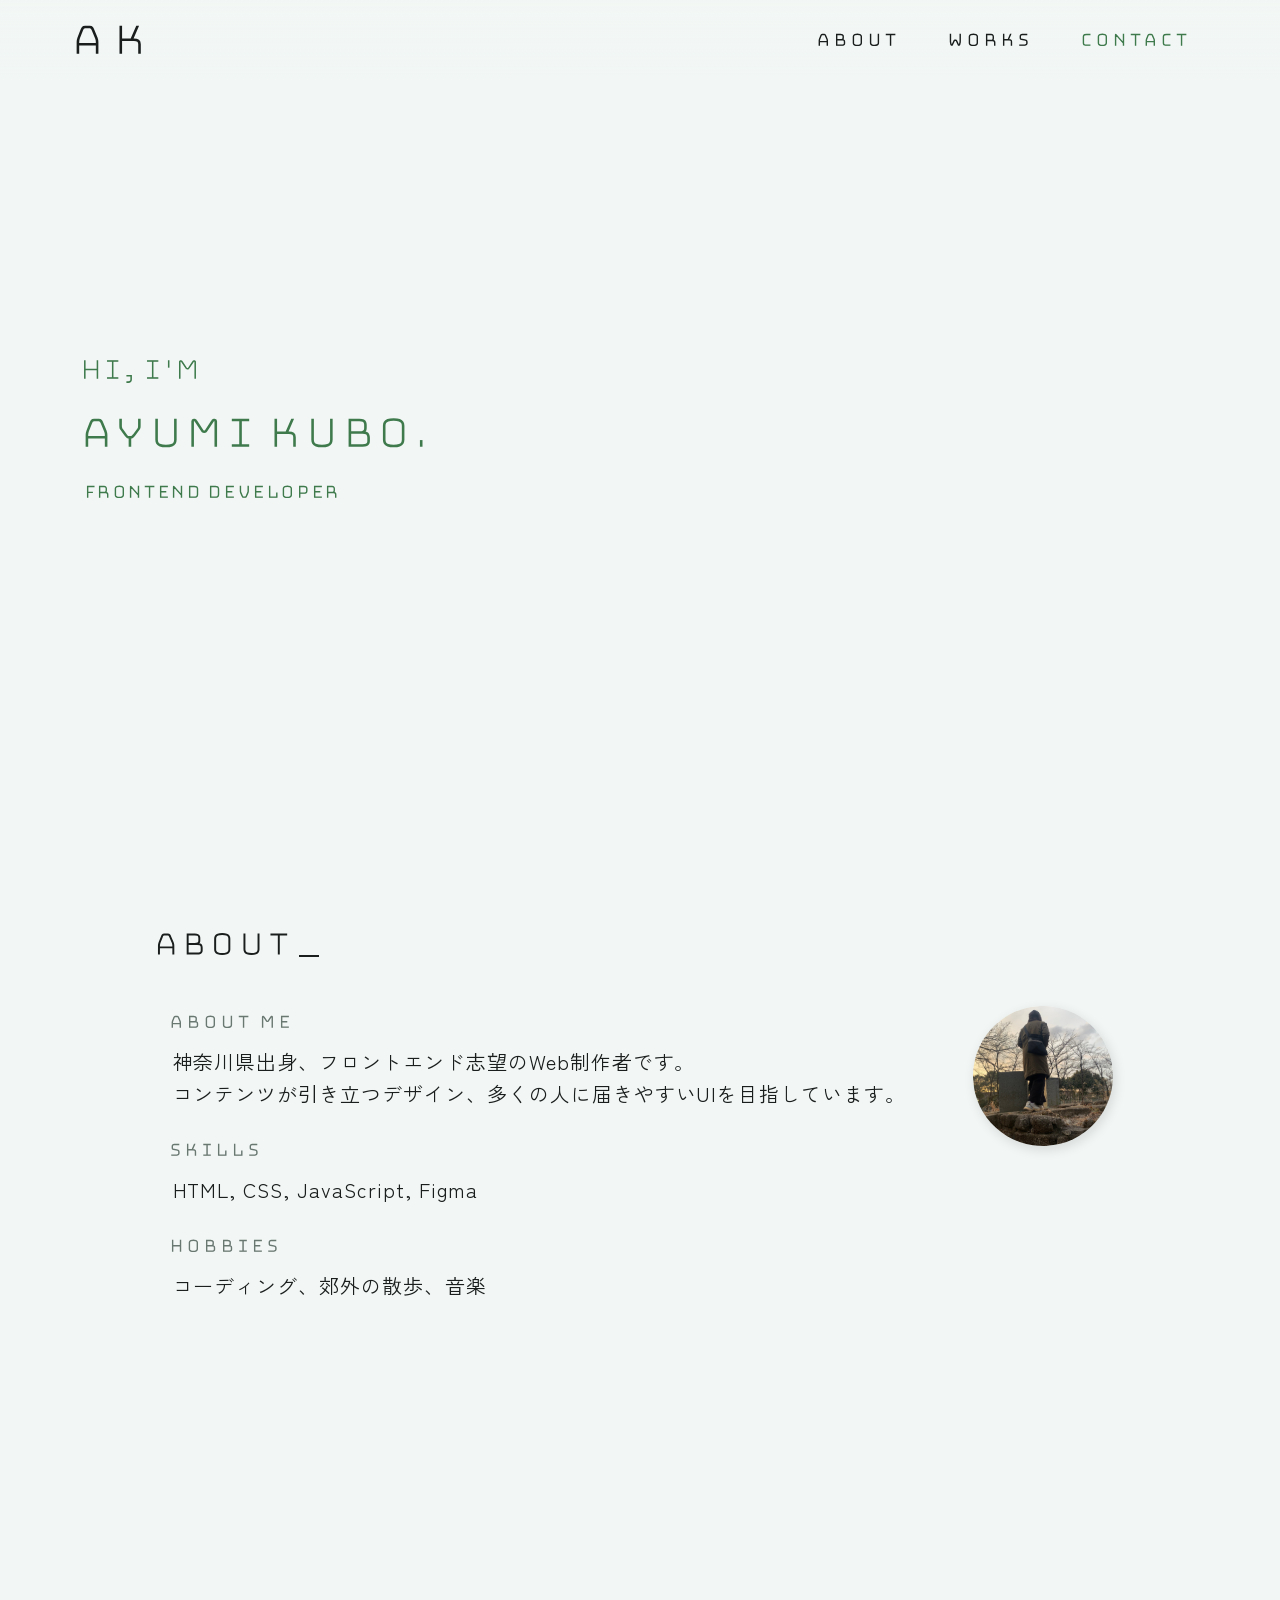
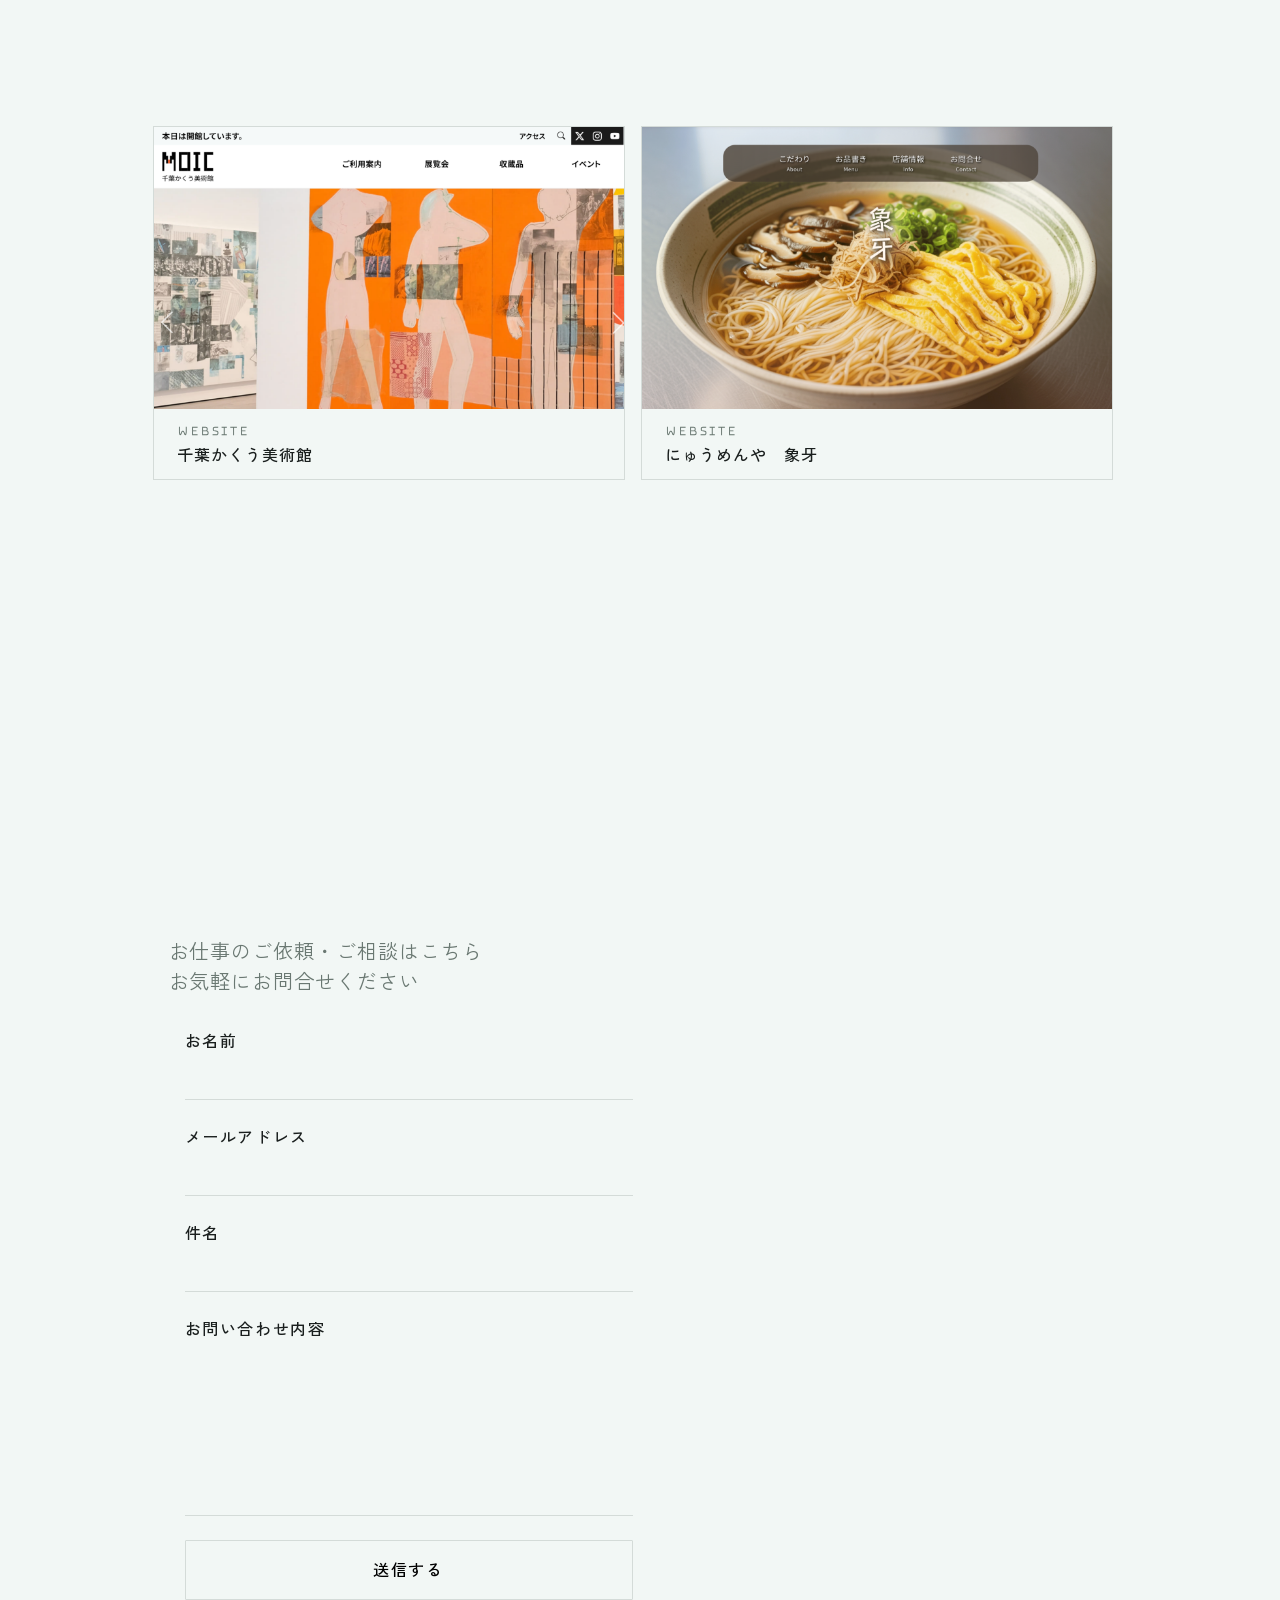
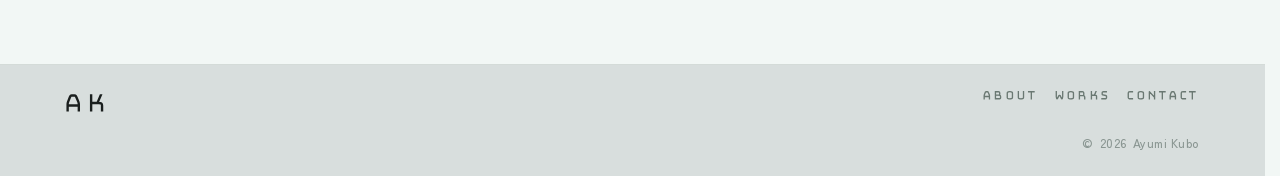
==== index.html @ e6c88f98 "re-up メディアクエリ修正" ====
<!DOCTYPE html>
<html lang="ja">

<head>
  <meta charset="UTF-8">
  <meta name="viewport" content="width=device-width, initial-scale=1.0">
  <title>AK</title>
  <link rel="icon" type="image/svg+xml" href="/images/favicon.svg">
  <link rel="icon" type="image/png" sizes="32x32" href="images/favicon-32x32.png">
  <meta property="og:description" content="Portfolio">
  <meta name="robots" content="noindex, nofollow">
  <link rel="preconnect" href="https://fonts.googleapis.com">
  <link rel="preconnect" href="https://fonts.gstatic.com" crossorigin>
  <link
    href="https://fonts.googleapis.com/css2?family=Bungee+Hairline&family=Zen+Kaku+Gothic+New:wght@400;500&display=swap"
    rel="stylesheet">
  <link rel="stylesheet" href="css/style.css">
  <script src="js/main.js" defer></script>
</head>

<body>
  <header>
    <div class="header__content container-lg">
      <div class="site-logo">
        <a href="#">AK</a>
      </div>
      <nav>
        <ul class="global-nav">
          <li><a href="#about">About</a></li>
          <li><a href="#works">Works</a></li>
          <li><a href="#contact">Contact</a></li>
        </ul>

        <button id="ham-btn" type="button" aria-label="メニューを開く" aria-controls="menu-panel" aria-expanded="false">
          <span></span>
          <span></span>
        </button>

        <div id="menu-panel">
          <ul class="menu-list">
            <li><a href="#">Top</a></li>
            <li><a href="#about">About</a></li>
            <li><a href="#works">Works</a></li>
            <li><a href="#contact">Contact</a></li>
          </ul>
        </div>
      </nav>
    </div>
  </header>
  <main>
    <section class="hero">
      <div class="hero__content container-lg">
        <h1>
          <span class="greeting">Hi, I'm</span>
          <span class="name">Ayumi Kubo.</span>
        </h1>
        <p>Frontend Developer</p>
      </div>
    </section>
    <section id="about">
      <div class="container-md">
        <h2>About</h2>
        <div class="about__inner">
          <dl>
            <dt>About Me</dt>
            <dd>神奈川県出身、フロントエンド志望のWeb制作者です。<br>
              コンテンツが引き立つデザイン、多くの人に届きやすいUIを目指しています。</dd>
            <dt>Skills</dt>
            <dd>HTML, CSS, JavaScript, Figma</dd>
            <dt>Hobbies</dt>
            <dd>コーディング、郊外の散歩、音楽</dd>
          </dl>
          <img class="about__photo" src="images/photo.jpeg" alt="製作者が石段の上を歩いている後ろ姿">
        </div>
      </div>
    </section>
    <section id="works">
      <div class="container-md">
        <h2>Works</h2>
        <ul>
          <li>
            <button class="modal-trigger work__card" aria-labelledby="title-moic" data-title="千葉かくう美術館（MOIC）"
              data-tools="HTML/CSS,JavaScript,Figma" data-img="images/p_MOIC.png" data-overview="架空の文化施設を想定したウェブサイトです。"
              data-structure="WordPress.comで制作したページをもとに、VS Codeで模写しました。"
              data-design="公共施設という性質に合わせて文字の読みやすさを重視しました。展覧会のビジュアルが全面に展開するのを想定しシンプルな構成になっています。"
              data-development="CSS変数でフォント・余白・色を管理、パーツは共通化してJavaScriptで読み込む構造にしました。"
              data-improvement="検索機能や開館情報の自動表示など、動的な機能の実装が今後の課題です。" data-link="https://aykweb.github.io/moic/"
              type="button">
              <div>
                <img class="work__thumb" src="images/p_MOIC.png" alt="千葉かくう美術館のウェブサイトのスクリーンショット" width="720"
                  height="540">

                <div class="work__info">
                  <span class="work__cat">Website</span>
                  <h3 class="work__title" id="title-moic">千葉かくう美術館</h3>
                </div>
              </div>
            </button>
          </li>

          <li>
            <button class="modal-trigger work__card" aria-labelledby="title-zouge" data-title="にゅうめんや　象牙"
              data-tools="HTML/CSS,JavaScript,PHP,Figma" data-img="images/p_zouge.png"
              data-overview="架空の飲食店を想定したウェブサイトです。" data-structure="Figmaで制作したデザインカンプを基に、vscodeで制作しました。"
              data-design="料理の素材の色合いや、特徴的なブランドフォントを採用し、安心感と強いコンセプトをデザイン上で表現しました。"
              data-development="CSS変数でフォント・余白・色を管理し、パーツはPHPを読み込む構造にしました。"
              data-improvement="メニューやお知らせなど、情報が増えていった場合の実装を今後の課題としています。"
              data-link="http://ss323733.stars.ne.jp/index.php" type="button">
              <div>
                <img class="work__thumb" src="images/p_zouge.png" alt="にゅうめんや　象牙のウェブサイトのスクリーンショット" width="720"
                  height="540">

                <div class="work__info">
                  <span class="work__cat">Website</span>
                  <h3 class="work__title" id="title-zouge">にゅうめんや　象牙</h3>
                </div>
              </div>
            </button>
          </li>
        </ul>
      </div>
    </section>

    <section id="contact">
      <div class="container-md">
        <h2>Contact</h2>
        <div class="contact__inner">
          <p>お仕事のご依頼・ご相談はこちら<br>お気軽にお問合せください</p>
          <form class="contact__form" action="https://ssgform.com/s/pCxPPgLff5xU" method="POST">
            <input type="hidden" name="_after" value="https://aykweb.github.io/portfolio/">
            <div class="contact__field">
              <label for="contact-name">お名前</label>
              <input type="text" id="contact-name" name="お名前" required autocomplete="name">
            </div>
            <div class="contact__field">
              <label for="contact-email">メールアドレス</label>
              <input type="email" id="contact-email" name="メールアドレス" required autocomplete="email">
            </div>
            <div class="contact__field">
              <label for="contact-subject">件名</label>
              <input type="text" id="contact-subject" name="件名" required>
            </div>
            <div class="contact__field">
              <label for="contact-message">お問い合わせ内容</label>
              <textarea id="contact-message" name="お問い合わせ内容" rows="6" required></textarea>
            </div>
            <button class="submit" type="submit">送信する</button>
          </form>
        </div>
      </div>
    </section>
  </main>

  <div id="modal-container" class="modal" role="dialog" aria-modal="true" aria-labelledby="modal-title"
    aria-hidden="true" inert>
    <div class="modal__overlay"></div>
    <div class="modal__content">
      <img class="modal__img" src="" alt="">
      <div class="modal__inner">
        <div class="modal__header">
          <button id="modal-close" type="button" aria-label="閉じる">
            <svg xmlns="http://www.w3.org/2000/svg" viewBox="0 0 256 256">
              <rect width="256" height="256" fill="none" />
              <line x1="200" y1="56" x2="56" y2="200" stroke="currentColor" stroke-linecap="round"
                stroke-linejoin="round" stroke-width="16" />
              <line x1="200" y1="200" x2="56" y2="56" stroke="currentColor" stroke-linecap="round"
                stroke-linejoin="round" stroke-width="16" />
            </svg></button>
          <h3 id="modal-title" class="modal__title"></h3>
          <ul class="modal__tools"></ul>
        </div>
        <div class="modal__body">
          <div class="modal__details">
            <h4>制作背景</h4>
            <p class="modal__overview"></p>
            <h4>設計</h4>
            <p class="modal__structure"></p>
            <h4>デザイン</h4>
            <p class="modal__design"></p>
            <h4>実装</h4>
            <p class="modal__development"></p>
            <h4>課題</h4>
            <p class="modal__improvement"></p>
          </div>

          <a href="" class="modal__link" target="_blank" rel="noopener">
            <span>サイトを見る</span>
            <svg xmlns="http://www.w3.org/2000/svg" viewBox="0 0 256 256">
              <rect width="256" height="256" fill="none" />
              <line x1="40" y1="128" x2="216" y2="128" fill="none" stroke="currentColor" stroke-linecap="round"
                stroke-linejoin="round" stroke-width="16" />
              <polyline points="144 56 216 128 144 200" fill="none" stroke="currentColor" stroke-linecap="round"
                stroke-linejoin="round" stroke-width="16" />
            </svg></a>
        </div>
      </div>
    </div>
  </div>

  <footer id="footer">
    <div class="footer__content container-lg">
      <span class="footer-logo">AK</span>
      <nav>
        <ul class="footer-nav">
          <li><a href="#about">About</a></li>
          <li><a href="#works">Works</a></li>
          <li><a href="#contact">Contact</a></li>
        </ul>
      </nav>
      <small>&copy;<span id="copyright">2025</span>Ayumi Kubo</small>
    </div>
  </footer>
</body>

</html>
---- css/style.css ----
@charset "utf-8";

/* reset */
*,
*::before,
*::after {
  box-sizing: border-box;
  margin: 0;
  padding: 0;
  list-style: none;
}

h1,
h2,
h3,
h4 {
  font-weight: 400;
}

a {
  text-decoration: none;
  color: currentColor;
}

button {
  border: none;
  background: none;
  font: inherit;
}

img {
  vertical-align: bottom;
  max-width: 100%;
  height: auto;
}

:root {
  --h-header: 5rem;
  --h-header-content: 3rem;
  --h-work__info: 20%;

  --side-padding: 1rem;
  --w-max-md: 960px;
  --w-max-lg: 1140px;

  /* 余白 */
  --space-xs: 0.25rem;
  --space-sm: 0.5rem;
  --space-md: 1rem;
  --space-lg: 1.5rem;
  --space-xl: 2rem;
  --space-2xl: 4rem;

  /* ブランドフォント*/
  --ff-brand: 'Bungee Hairline', sans-serif;
  --w-stroke-200: 0.8px;
  --w-stroke-300: 1.2px;
  --w-stroke-600: 1.6px;
  --w-stroke-700: 2.1px;

  --fs-base: 1rem;
  --fs-md: 1.25rem;
  --fs-lg: 1.75rem;
  --fs-xl: 2.25rem;

  @media (max-width: 768px) {
    --fs-base: 0.875rem;
    --fs-md: 1rem;
    --fs-lg: 1.5rem;
    --fs-xl: 2rem;
  }

  /* 字間 */
  --ls-tight: 0.04em;
  --ls-base: 0.06em;
  --ls-wide: 0.1em;

  /* brand font logo */
  --ls-logo: 0.14em;

  /* 背景 */
  --c-bg: #F2F7F5;
  --c-bg-rgb: 242 247 245;
  --c-bg-sub: #E8EDEB;
  --c-footer: #D8DEDD;

  /* 区切り */
  --c-sep: #D4DBD8;

  /* 本文 */
  --c-text: #1A1F1E;
  --c-text-sub: #6A7872;
  --c-footer-nav: #6A7872;
  --c-footer-copy: #8A9692;
  --c-accent: #3E7A4C;

  /* transition duration */
  --t: 0.3s;
}

html {
  overflow-x: hidden;
  font-size: 16px;
  scrollbar-gutter: stable;
  scroll-behavior: smooth;
  scroll-padding-top: var(--h-header);
  scroll-snap-type: y proximity;

  @media (max-width: 768px) {
    scroll-snap-type: none;
  }
}

.modal-open {
  overflow: hidden;
  scroll-snap-type: none;
}

body {
  text-rendering: optimizeLegibility;
  font-feature-settings: "palt";
  font-optical-sizing: auto;
  font-kerning: normal;
  text-size-adjust: 100%;
  -webkit-font-smoothing: antialiased;
  font-family: 'Zen Kaku Gothic New', sans-serif;
  letter-spacing: var(--ls-base);
  font-weight: 400;
  line-height: 1.6;

  color: var(--c-text);
  background: var(--c-bg);

  width: 100%;
  height: 100%;
  position: relative;
}


/* brand font */
h2,
.about__inner dt,
.btn,
.site-logo,
.global-nav,
.menu-list,
.hero,
.work__cat,
.footer-logo,
.footer-nav {
  font-family: var(--ff-brand);
  font-display: swap;
  letter-spacing: var(--ls-tight);
  -webkit-text-stroke-width: var(--w-stroke-200);
  -webkit-text-stroke-color: currentColor;
}

/* MID */
.btn,
.hero,
.global-nav,
.about__inner dt,
.footer-nav {
  -webkit-text-stroke-width: var(--w-stroke-300);
}

/* BOLD */
h2,
.menu-list {
  -webkit-text-stroke-width: var(--w-stroke-600);
}

/* EX-BOLD */
.site-logo,
.footer-logo,
.hero .name {
  -webkit-text-stroke-width: var(--w-stroke-700);
}

/* --------------- container --------------- */
.container-md,
.container-lg {
  width: calc(100% - var(--side-padding) * 2);
  margin-inline: auto;
}

.container-md {
  max-width: var(--w-max-md);
}

.container-lg {
  max-width: var(--w-max-lg);
}


/* --------------- header --------------- */

header {
  z-index: 80;
  height: var(--h-header);
  background: transparent;
  position: fixed;
  top: 0;
  left: 0;
  right: 0;
  background: linear-gradient(to bottom,
      rgb(var(--c-bg-rgb) / 0.85) 0%,
      rgb(var(--c-bg-rgb) / 0) 100%);
  border-bottom: none;
}

header .header__content {
  display: flex;
  align-items: center;
}

header .site-logo {
  display: flex;
  align-items: center;
  flex: 1;
  font-size: clamp(2.25rem, 5vw, var(--h-header-content));
  line-height: 1;
  letter-spacing: var(--ls-logo);
  color: var(--c-text);
  height: var(--h-header);
  white-space: nowrap;
}

header .site-logo a {
  transition: opacity var(--t);
}

@media (hover: hover) {
  header .site-logo a:hover {
    opacity: 0.65;
  }
}


/* --------------- nav --------------- */
header nav {
  height: var(--h-header);
  display: flex;
  justify-content: end;
  align-items: center;
  position: relative;
}

.global-nav {
  display: flex;
  gap: 0.5em;

  @media (max-width: 768px) {
    display: none;
  }
}

.global-nav a {
  display: flex;
  align-items: center;
  height: var(--h-header-content);
  padding: 1em;
  font-size: var(--fs-md);
  letter-spacing: var(--ls-wide);
  position: relative;
  transition: opacity var(--t);
}

@media (hover: hover) {
  .global-nav a:hover {
    opacity: 0.45;
  }
}

header [href="#contact"] {
  color: var(--c-accent);
  transition: opacity var(--t);
}

@media (hover: hover) {
  header [href="#contact"]:hover {
    opacity: 0.65;
  }
}

/* --------------- sp nav --------------- */
#ham-btn {
  display: none;
}

@media (max-width: 768px) {
  #ham-btn {
    display: block;
    width: var(--h-header-content);
    height: var(--h-header-content);
    cursor: pointer;
    position: absolute;
    top: calc((var(--h-header) - var(--h-header-content)) / 2);
    right: 0;
    z-index: 100;
  }

  #ham-btn span {
    background: var(--c-text);
    position: absolute;
    top: 50%;
    left: 50%;
    display: block;
    width: 60%;
    height: 2px;
    translate: -50% -50%;
    transition: rotate 0.4s cubic-bezier(0.4, 0, 0.2, 1);
  }

  #ham-btn span:nth-child(2) {
    rotate: 90deg;
  }
}

nav.is-active #ham-btn span:nth-child(1) {
  rotate: 45deg;
}

nav.is-active #ham-btn span:nth-child(2) {
  rotate: 135deg;
}

#menu-panel {
  display: none;
}

/* 待機中 */
@media (max-width: 768px) {
  #menu-panel {
    display: block;
    opacity: 0;
    visibility: hidden;
    pointer-events: none;

    background: var(--c-sep);
    position: fixed;
    inset: 0;
    z-index: 90;
    place-items: center;

    /* 閉じる時 */
    transition: opacity 0.4s,
      visibility 0s 0.4s;
  }

  .menu-list li {
    opacity: 0;
    visibility: hidden;
    transform: translateY(4rem);
    pointer-events: none;

    /* 閉じる時 */
    transition: opacity 0.1s;
  }

  .menu-list li+.menu-list li {
    margin-top: 0.5em;
  }


  .menu-list li a {
    display: block;
    padding: 1em;
    font-size: var(--fs-lg);
    letter-spacing: var(--ls-wide);
  }

  [href="/#contact"] {
    color: var(--c-accent);
  }

  /* オーバーレイ中 */
  body.menu-open {
    /* スクロール防止 */
    overflow: hidden;
    position: fixed;
    width: 100%;
  }

  nav.is-active #menu-panel {
    opacity: 1;
    visibility: visible;
    pointer-events: auto;

    /* 開く時 */
    transition: opacity 0.4s,
      visibility 0s 0s;
  }

  nav.is-active .menu-list {
    display: flex;
    flex-direction: column;
    justify-content: center;
    align-items: start;
    width: max-content;
    margin-inline: auto;
    margin-top: var(--h-header);
  }

  nav.is-active .menu-list li {
    visibility: visible;
    opacity: 1;
    transform: translateY(0);
    pointer-events: auto;

    /* 開く時 */
    transition: opacity 0.4s,
      transform 0.4s;
  }

  nav.is-active .menu-list li:nth-child(1) {
    transition-delay: 0.1s;
  }

  nav.is-active .menu-list li:nth-child(2) {
    transition-delay: 0.2s;
  }

  nav.is-active .menu-list li:nth-child(3) {
    transition-delay: 0.3s;
  }

  nav.is-active .menu-list li:nth-child(4) {
    transition-delay: 0.4s;
  }
}


/* --------------- main --------------- */
/* common */
main section {
  scroll-snap-align: end;
  padding-block: 1rem 4rem;
  padding-inline: clamp(1rem, 5vw, 3rem);

  @media (max-width: 768px) {
    padding-inline: 0;
  }
}

main h2 {
  display: inline-block;
  font-size: var(--fs-xl);
  letter-spacing: var(--ls-base);
  color: var(--c-text);
}

@keyframes blink-anime {
  0% {
    opacity: 1;
  }

  25% {
    opacity: 0;
  }

  50% {
    opacity: 1;
  }

  75% {
    opacity: 0;
  }

  100% {
    opacity: 1;
  }
}

section:not(#thanks) h2 {
  margin-bottom: var(--space-xl);
  position: relative;
  opacity: 0;
  translate: 0 0.4rem;
  transition: opacity 0.5s, translate 0.5s;

  @media (max-width: 768px) {
    margin-bottom: 2rem;
  }
}

section:not(#thanks) h2.is-visible {
  opacity: 1;
  translate: 0 0;
}

section:not(#thanks) h2::after {
  content: '';
  display: inline-block;
  width: 0.55em;
  height: 0.1rem;
  background: currentColor;
  margin-left: 0.15em;
  vertical-align: baseline;
}

section:not(#thanks) h2.is-visible::after {
  animation: blink-anime 1.4s 0.3s step-end forwards;
}


/* --------------- hero --------------- */
.hero {
  height: 100vh;
  display: flex;
  align-items: center;
}

.hero .hero__content {
  align-items: center;
  flex: 0 1 auto;
  height: max-content;
  width: 100%;
  color: var(--c-accent);
  letter-spacing: var(--ls-tight);
  padding-inline: 1rem;

  @media (max-width: 768px) {
    width: max-content;
  }
}

.hero .greeting {
  display: block;
  font-size: clamp(1rem, 8.5vw, 2rem);
}

.hero .name {
  font-size: clamp(2rem, 9.5vw, 3rem);
}

.hero p {
  display: block;
  margin-top: 0.25em;
  margin-left: 0.25em;
  font-size: var(--fs-md);
}

/* --------------- about --------------- */
#about {
  min-height: 80vh;
}

.about__inner {
  margin-left: var(--space-md);
  position: relative;
  padding-right: 160px;

  @media (max-width: 768px) {
    margin-left: 0;
    padding-inline: 0.5rem;
  }
}

.about__inner dt {
  color: var(--c-text-sub);
  font-size: var(--fs-md);
  letter-spacing: var(--ls-wide);
}

.about__inner dd {
  font-size: var(--fs-md);
  line-height: 1.6;
  margin-top: var(--space-sm);
  margin-left: 0.25rem;
}

.about__inner dd+dt {
  margin-top: var(--space-lg);
}

.about__photo {
  display: block;
  position: absolute;
  top: 0;
  right: 0;
  width: 140px;
  height: 140px;
  object-fit: cover;
  object-position: 24% 20%;
  border-radius: 50%;
  transform: rotate(-3deg);
  box-shadow: 2px 4px 12px rgb(0 0 0 / 0.12);
  opacity: 0;
  transition: opacity 0.5s;

  @media (max-width: 768px) {
    position: static;
    transform: none;
    margin-top: 4rem;
    box-shadow: none;
    margin-inline: auto;
  }
}

.about__photo.is-visible {
  opacity: 1;
}

/* --------------- works --------------- */
#works {
  min-height: 90vh;
  height: max-content;
}

#works ul {
  display: grid;
  column-gap: var(--space-md);
  grid-template-columns: 1fr 1fr;

  @media (max-width: 768px) {
    row-gap: var(--space-lg);
    grid-template-columns: 1fr;
    justify-content: center;
  }
}

.modal-trigger.work__card {
  border: var(--c-sep) 1px solid;
  position: relative;
  display: block;
  width: 100%;
  cursor: pointer;
}

.modal-trigger.work__card::after {
  content: '詳細を見る';
  position: absolute;
  top: 0;
  inset-inline: 0;
  bottom: var(--h-work__info);
  display: flex;
  align-items: center;
  justify-content: center;

  background: rgba(30, 28, 28, 0.6);
  color: var(--c-footer);
  font-size: 1rem;
  font-weight: 500;
  letter-spacing: 0.12em;
  pointer-events: none;
  opacity: 0;
  transition: opacity var(--t);
}

@media (hover: hover) {

  /* マウスホバー, Tab */
  .modal-trigger.work__card:hover::after,
  .modal-trigger.work__card:focus-visible::after {
    opacity: 1;
  }
}

@media (hover: none) {
  .modal-trigger.work__card:after {
    opacity: 1;
  }
}

.work__thumb {
  aspect-ratio: 4 / 3;
  object-fit: cover;
  width: 100%;
}

.work__info {
  position: absolute;
  inset-inline: 0;
  bottom: 0;
  width: 100%;
  height: var(--h-work__info);
  background: var(--c-bg);
  display: flex;
  flex-direction: column;
  align-items: start;
  justify-content: center;
  padding-inline: 5%;
}

.work__info>* {
  letter-spacing: 0.06em;
  font-weight: 500;
  min-height: 0;
}

.work__cat {
  font-family: var(--ff-brand);
  color: var(--c-text-sub);
  font-size: clamp(0.7rem, 1.25vw, 0.875rem);
}

.work__title {
  font-size: clamp(0.875rem, 1.5vw, 1rem);

  /* iOS16以下 Safari対応 */
  color: var(--c-text);
}

/* --------------- modal --------------- */
.modal {
  display: none;
}

.modal.is-active {
  display: flex;
  justify-content: center;
  align-items: center;
  padding-inline: var(--space-xl);
  position: fixed;
  inset: 0;
  z-index: 9990;
}

.modal__overlay {
  z-index: 9989;
  position: absolute;
  inset: 0;
  content: '';
  background: rgba(0, 0, 0, 0.6);
}

.modal__content {
  z-index: 9999;
  background: var(--c-bg);
  border-radius: 2px;
  box-shadow: 0 20px 60px rgba(0, 0, 0, 0.35);
  max-height: 90vh;
  max-width: 580px;
  width: 100%;
  display: flex;
  flex-direction: column;
  animation: modal-in 0.35s cubic-bezier(0.4, 0, 0.2, 1) forwards;
}

@keyframes modal-in {
  0% {
    translate: 0 20px;
  }

  100% {
    translate: 0 0;
  }
}

.modal__inner {
  overflow-y: auto;
  flex: 1;
}

.modal__header {
  z-index: 10;
  position: sticky;
  top: 0;
  background: var(--c-bg);
  border-bottom: 1px solid var(--c-sep);
  display: flex;
  flex-wrap: wrap;
  align-items: center;
  justify-content: space-between;
  padding: var(--space-md) var(--space-md) var(--space-sm);
}

.modal__body {
  padding: var(--space-md) var(--space-md) var(--space-xl);
}

.modal__title {
  order: 1;
  font-size: var(--fs-md);
  font-weight: 500;
  flex: 1;
}

#modal-close {
  order: 2;
  cursor: pointer;
  flex-shrink: 0;
  display: flex;
  align-items: center;
  justify-content: center;
  padding: 0.025rem;
  color: var(--c-text-sub);
  border: 1px solid var(--c-sep);
  border-radius: 1px;
  transition: color var(--t), border-color var(--t);
  position: relative;
}

#modal-close::before {
  content: '';
  position: absolute;
  inset: -0.5rem;
}

@media (hover: hover) {
  #modal-close:hover {
    color: var(--c-text);
    border-color: var(--c-text-sub);
  }
}

#modal-close svg {
  width: 1rem;
  height: 1rem;
  flex-shrink: 0;
}

#modal-close svg>* {
  stroke-width: 18;
}


.modal__tools {
  order: 3;
  width: 100%;
  display: inline-flex;
  gap: var(--space-sm);

  @media (max-width: 768px) {
    flex-wrap: wrap;
    row-gap: 0;
  }
}

.modal__tag {
  cursor: default;
  font-size: 0.75rem;
  letter-spacing: 0.08em;
  color: var(--c-text-sub);
  padding: 0.25rem 0.375rem;
  border: 1px solid var(--c-sep);
  border-radius: 1px;
  margin-top: var(--space-sm);
}

.modal__img {
  aspect-ratio: 16 / 9;
  object-fit: cover;
  object-position: top center;
  background: var(--c-bg);
}

.modal__details {
  padding-block: var(--space-sm);
}

.modal__details h4 {
  font-size: 0.75rem;
  font-weight: 400;
  letter-spacing: 0.16em;
  color: var(--c-text-sub);
}

.modal__details p+h4 {
  margin-top: var(--space-md);
}

.modal__details p {
  font-size: 0.875rem;
  font-weight: 500;
  line-height: 1.7;
}

.modal__link {
  display: inline-flex;
  align-items: center;
  gap: 0.25em;
  color: var(--c-accent);
  font-weight: 500;
  margin-top: var(--space-lg);
}

.modal__link span {
  font-size: var(--fs-base);
  font-weight: 500;
  line-height: 1;
  white-space: nowrap;
  position: relative;
  padding-bottom: 5px;
}

.modal__link span::after {
  content: '';
  position: absolute;
  bottom: 0;
  left: 0;
  right: 0;
  height: 1.5px;
  background: currentColor;
  transform: scaleX(0);
  transform-origin: left;
  transition: transform var(--t) cubic-bezier(0.4, 0, 0.2, 1);
}

.modal__link svg {
  display: block;
  width: 1.25rem;
  height: 1.25rem;
  flex-shrink: 0;
  opacity: 0.5;
  transition: transform var(--t) cubic-bezier(0.4, 0, 0.2, 1),
    opacity var(--t);
}

.modal__link svg>* {
  stroke-width: 17;
}

@media (hover: hover) {
  .modal__link:hover span::after {
    transform: scaleX(1);
    transform-origin: left;
  }

  .modal__link:hover svg {
    transform: translateX(0.2rem);
    opacity: 1;
  }
}

@media (hover: none) {
  .modal__link svg {
    opacity: 1;
  }
}

/* --------------- contact --------------- */
#contact {
  min-height: 70vh;
}

.contact__inner {
  margin-left: var(--space-md);

  @media (max-width: 768px) {
    margin-left: 0;
    padding-inline: 0.5rem;
  }
}

.contact__inner>p {
  color: var(--c-text-sub);
  font-size: var(--fs-md);
  line-height: 1.5;
  margin-bottom: var(--space-xl);
}

.contact__form {
  display: flex;
  flex-direction: column;
  gap: var(--space-lg);
  padding-inline: 1rem;
  max-width: 480px;
}

.contact__field {
  display: flex;
  flex-direction: column;
  gap: var(--space-xs);
}

.contact__field label {
  font-size: var(--fs-base);
  letter-spacing: var(--ls-wide);
  font-weight: 500;
}

.contact__field input,
.contact__field textarea {
  font: inherit;
  background: transparent;
  color: var(--c-text);
  border: none;
  outline: none;
  resize: none;
  font-size: var(--fs-base);
  letter-spacing: var(--ls-base);
  line-height: 1.6;
  border-bottom: 1px solid var(--c-sep);
  padding: var(--space-sm) 0;
  width: 100%;
  transition: border-color var(--t);

  /* iOS16以下 Safari対応 */
  font-size: 16px;
}

.contact__field input:focus,
.contact__field textarea:focus {
  border-bottom-color: var(--c-accent);
}

.contact__form .submit {
  cursor: pointer;
  border: 1px var(--c-sep) solid;
  padding: 1em 0;
  font-size: var(--fs-base);
  letter-spacing: var(--ls-wide);
  font-weight: 500;
  border-radius: 1px;
  transition: border-color var(--t), color var(--t);

  @media (max-width: 768px) {
    color: var(--c-accent);
  }
}

@media (hover: hover) {
  .contact__form .submit:hover {
    border-color: var(--c-accent);
    color: var(--c-accent);
  }
}

@media (hover: none) {

  .contact__form .submit:focus,
  .contact__form .submit:focus-visible {
    border-color: var(--c-accent);
  }
}

/* --------------- footer --------------- */
footer {
  background: var(--c-footer);
  scroll-snap-align: end;
  padding-block: var(--space-lg);
  border-top: 1px solid var(--c-sep);
}

.footer__content {
  display: flex;
  flex-wrap: wrap;
}

.footer-logo {
  flex: 1;
  font-size: var(--fs-lg);
  letter-spacing: var(--ls-logo);
  line-height: 1;
}

.footer-nav {
  display: flex;
  gap: 0.5em;

  @media (max-width: 540px) {
    display: none;
  }
}

.footer-nav li a {
  display: block;
  color: var(--c-footer-nav);
  font-size: 0.825rem;
  line-height: 1;
  letter-spacing: var(--ls-wide);
  padding-inline: .25rem;
  white-space: nowrap;
  transition: opacity var(--t);
}

@media (hover: hover) {
  .footer-nav li a:hover {
    opacity: 0.45;
  }
}

footer small {
  padding-inline: .25rem;
  margin-top: var(--space-md);
  width: 100%;
  text-align: end;

  color: var(--c-footer-copy);
  font-size: .75rem;
  letter-spacing: var(--ls-tight);
  font-weight: 500;
  position: relative;
}

footer small span {
  display: inline-block;
  padding-inline: .5em;
  font-weight: inherit;
}
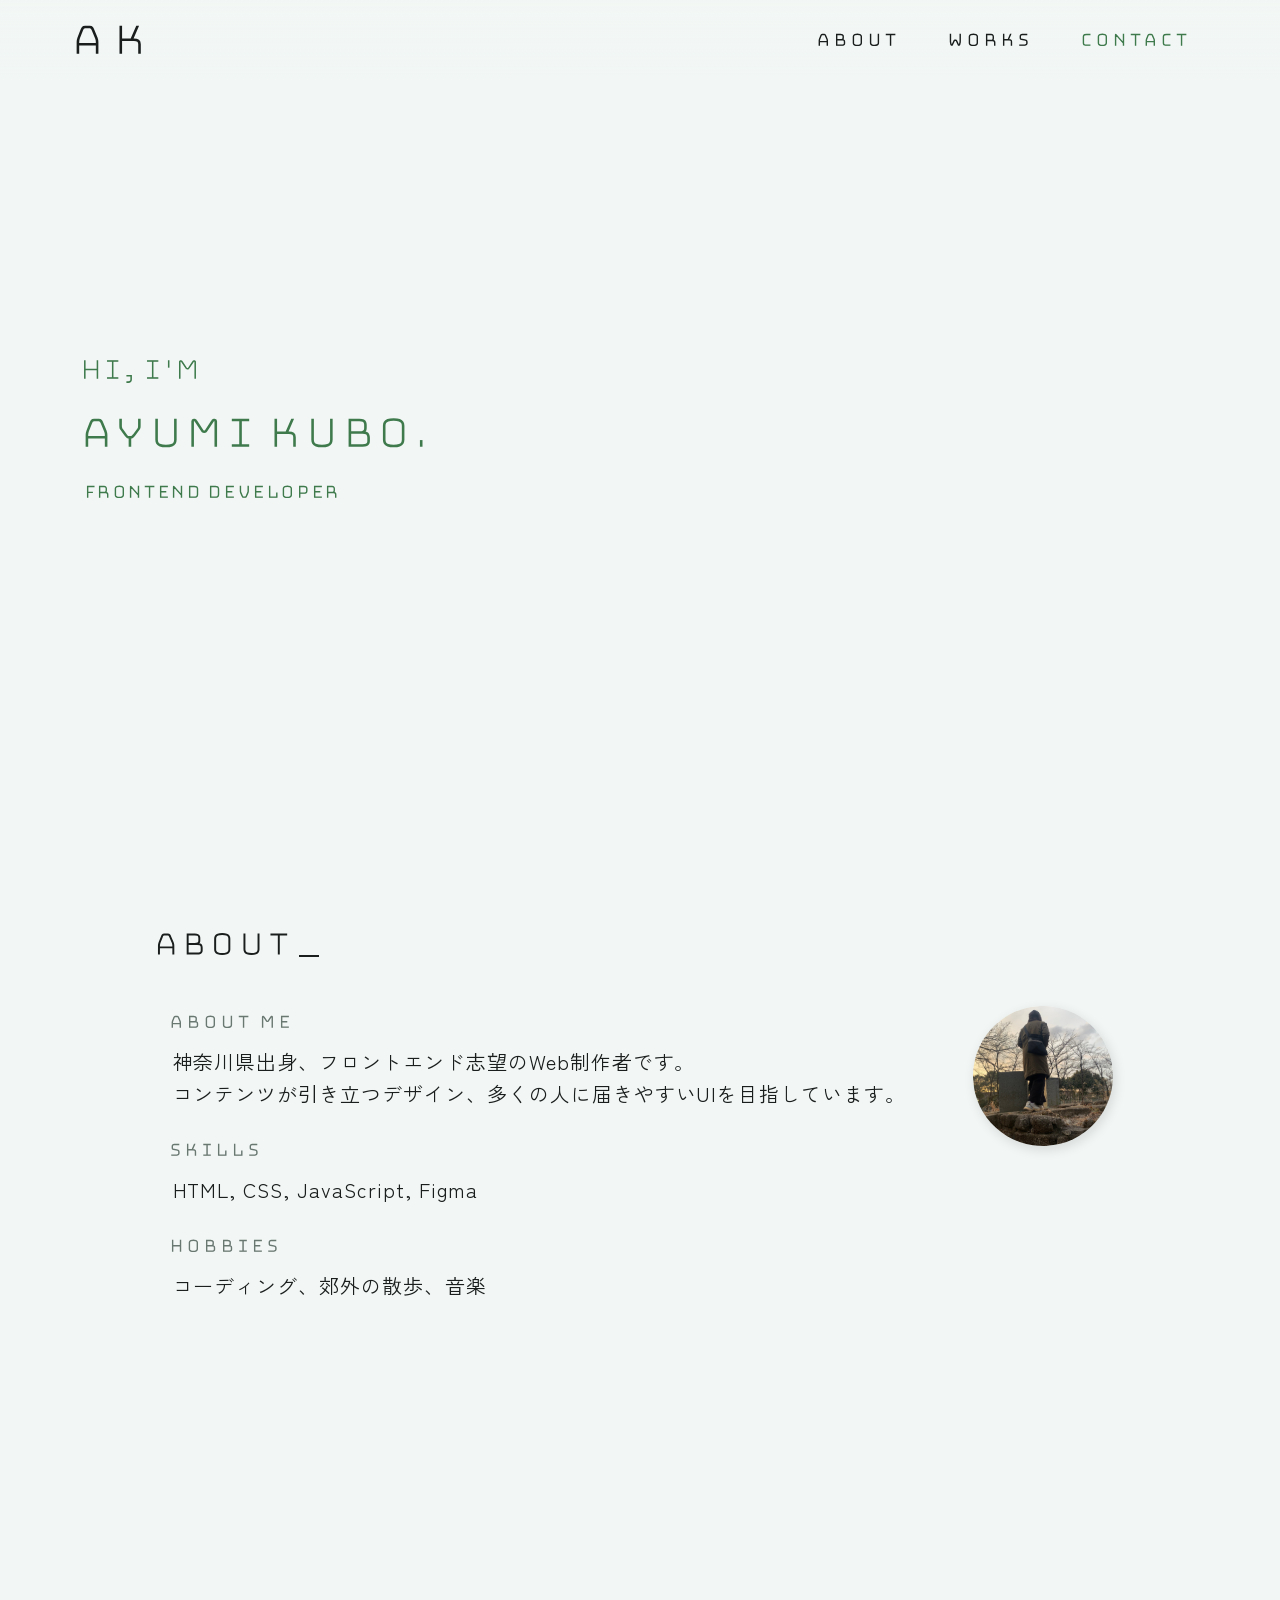
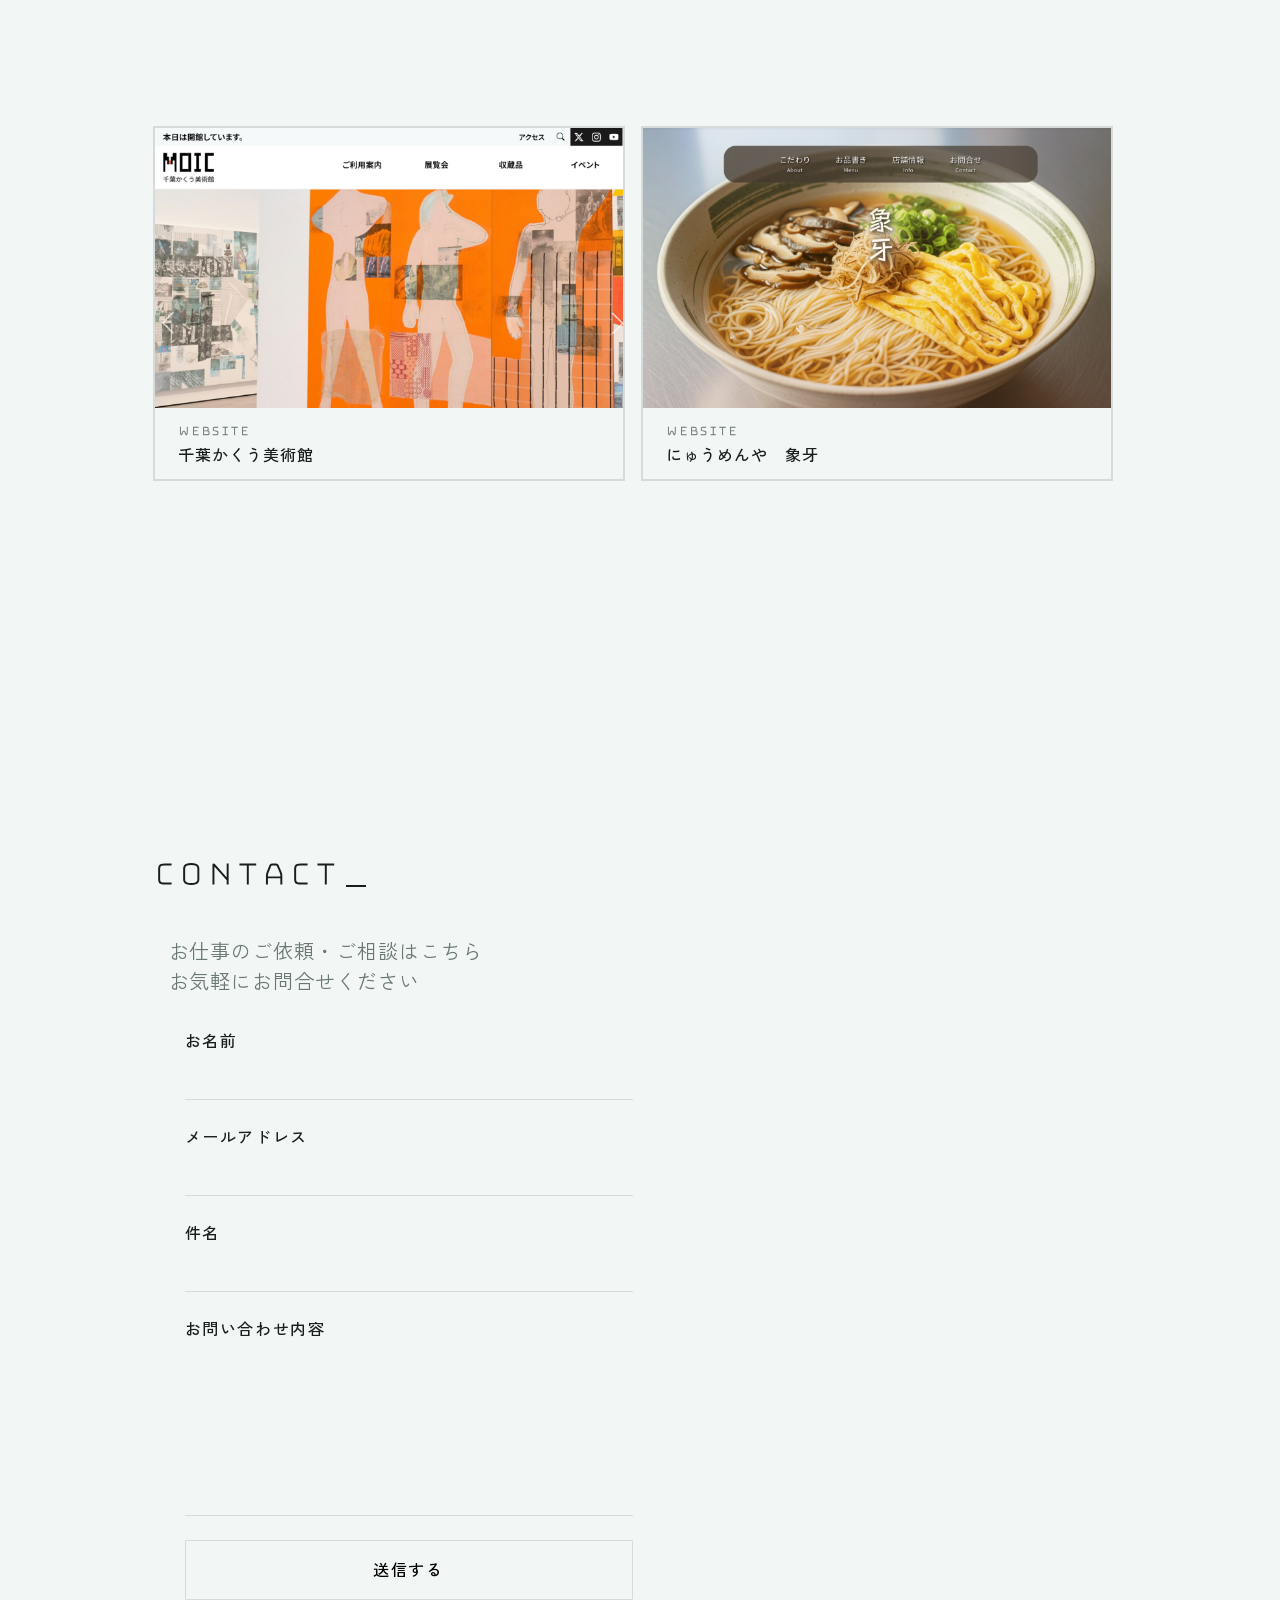
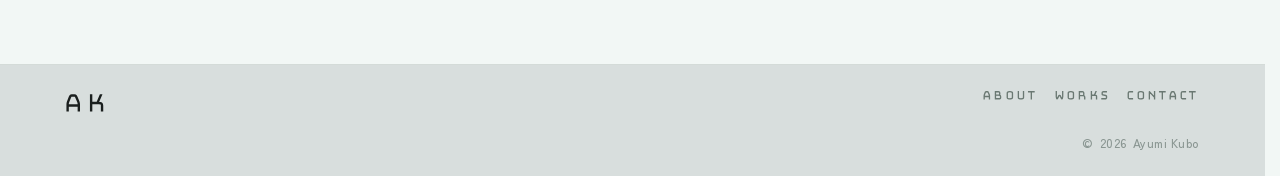
==== commit fe440bde: "re-up fixed" ====
--- a/index.html
+++ b/index.html
@@ -5,8 +5,8 @@
   <meta charset="UTF-8">
   <meta name="viewport" content="width=device-width, initial-scale=1.0">
   <title>AK</title>
-  <link rel="icon" type="image/svg+xml" href="/images/favicon.svg">
-  <link rel="icon" type="image/png" sizes="32x32" href="images/favicon-32x32.png">
+  <link rel="icon" type="image/svg+xml" href="./images/favi.svg">
+  <link rel="icon" type="image/png" sizes="32x32" href="./images/favi-32x32.png">
   <meta property="og:description" content="Portfolio">
   <meta name="robots" content="noindex, nofollow">
   <link rel="preconnect" href="https://fonts.googleapis.com">
@@ -70,7 +70,7 @@
             <dt>Hobbies</dt>
             <dd>コーディング、郊外の散歩、音楽</dd>
           </dl>
-          <img class="about__photo" src="images/photo.jpeg" alt="製作者が石段の上を歩いている後ろ姿">
+          <img class="about__photo" src="./images/photo.jpeg" alt="製作者が石段の上を歩いている後ろ姿">
         </div>
       </div>
     </section>
--- a/css/style.css
+++ b/css/style.css
@@ -272,13 +272,13 @@
   }
 }
 
-header [href="#contact"] {
+a[href*="contact"] {
   color: var(--c-accent);
   transition: opacity var(--t);
 }
 
 @media (hover: hover) {
-  header [href="#contact"]:hover {
+  a[href*="contact"]:hover {
     opacity: 0.65;
   }
 }
@@ -368,10 +368,6 @@
     padding: 1em;
     font-size: var(--fs-lg);
     letter-spacing: var(--ls-wide);
-  }
-
-  [href="/#contact"] {
-    color: var(--c-accent);
   }
 
   /* オーバーレイ中 */
@@ -621,7 +617,7 @@
 }
 
 .modal-trigger.work__card {
-  border: var(--c-sep) 1px solid;
+  border: var(--c-sep) 2px solid;
   position: relative;
   display: block;
   width: 100%;
@@ -761,7 +757,7 @@
   border-bottom: 1px solid var(--c-sep);
   display: flex;
   flex-wrap: wrap;
-  align-items: center;
+  align-items: start;
   justify-content: space-between;
   padding: var(--space-md) var(--space-md) var(--space-sm);
 }
@@ -820,7 +816,7 @@
   order: 3;
   width: 100%;
   display: inline-flex;
-  gap: var(--space-sm);
+  gap: 0.5em;
 
   @media (max-width: 768px) {
     flex-wrap: wrap;
@@ -830,7 +826,7 @@
 
 .modal__tag {
   cursor: default;
-  font-size: 0.75rem;
+  font-size: 0.7rem;
   letter-spacing: 0.08em;
   color: var(--c-text-sub);
   padding: 0.25rem 0.375rem;
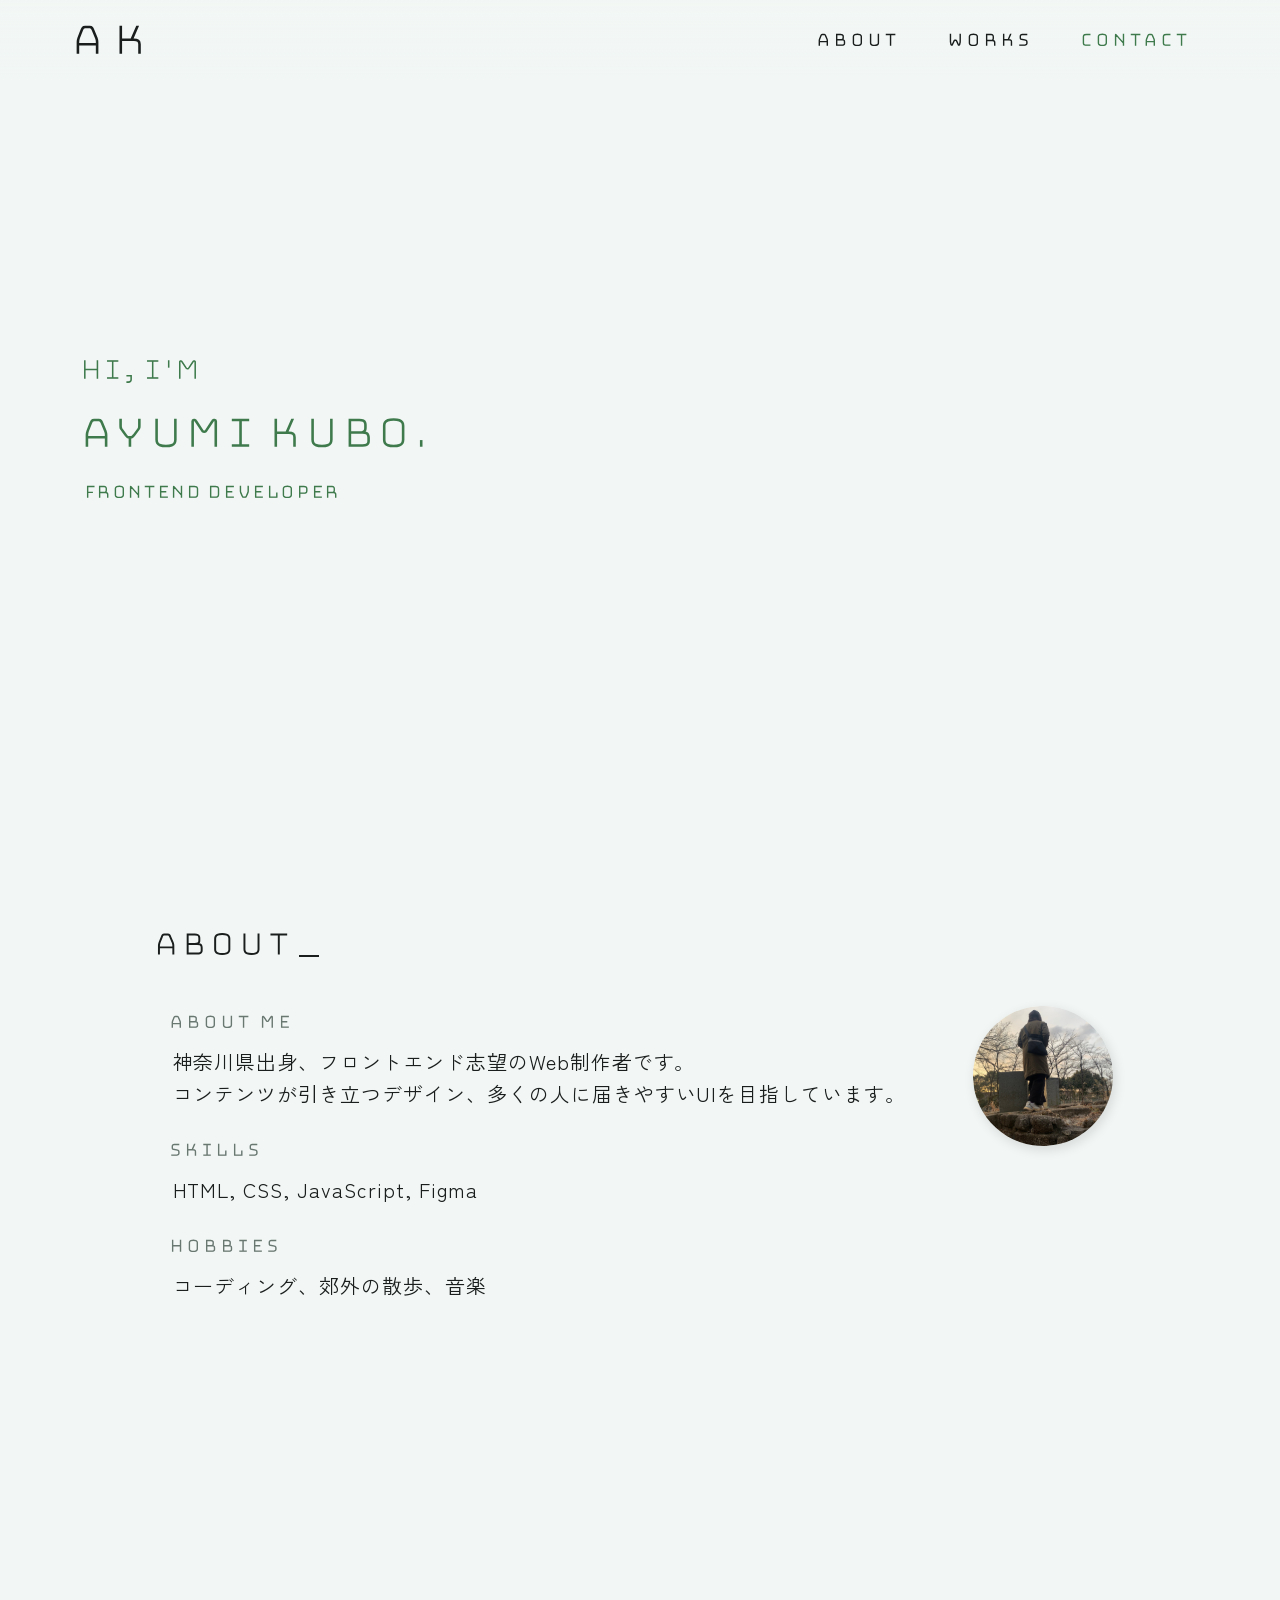
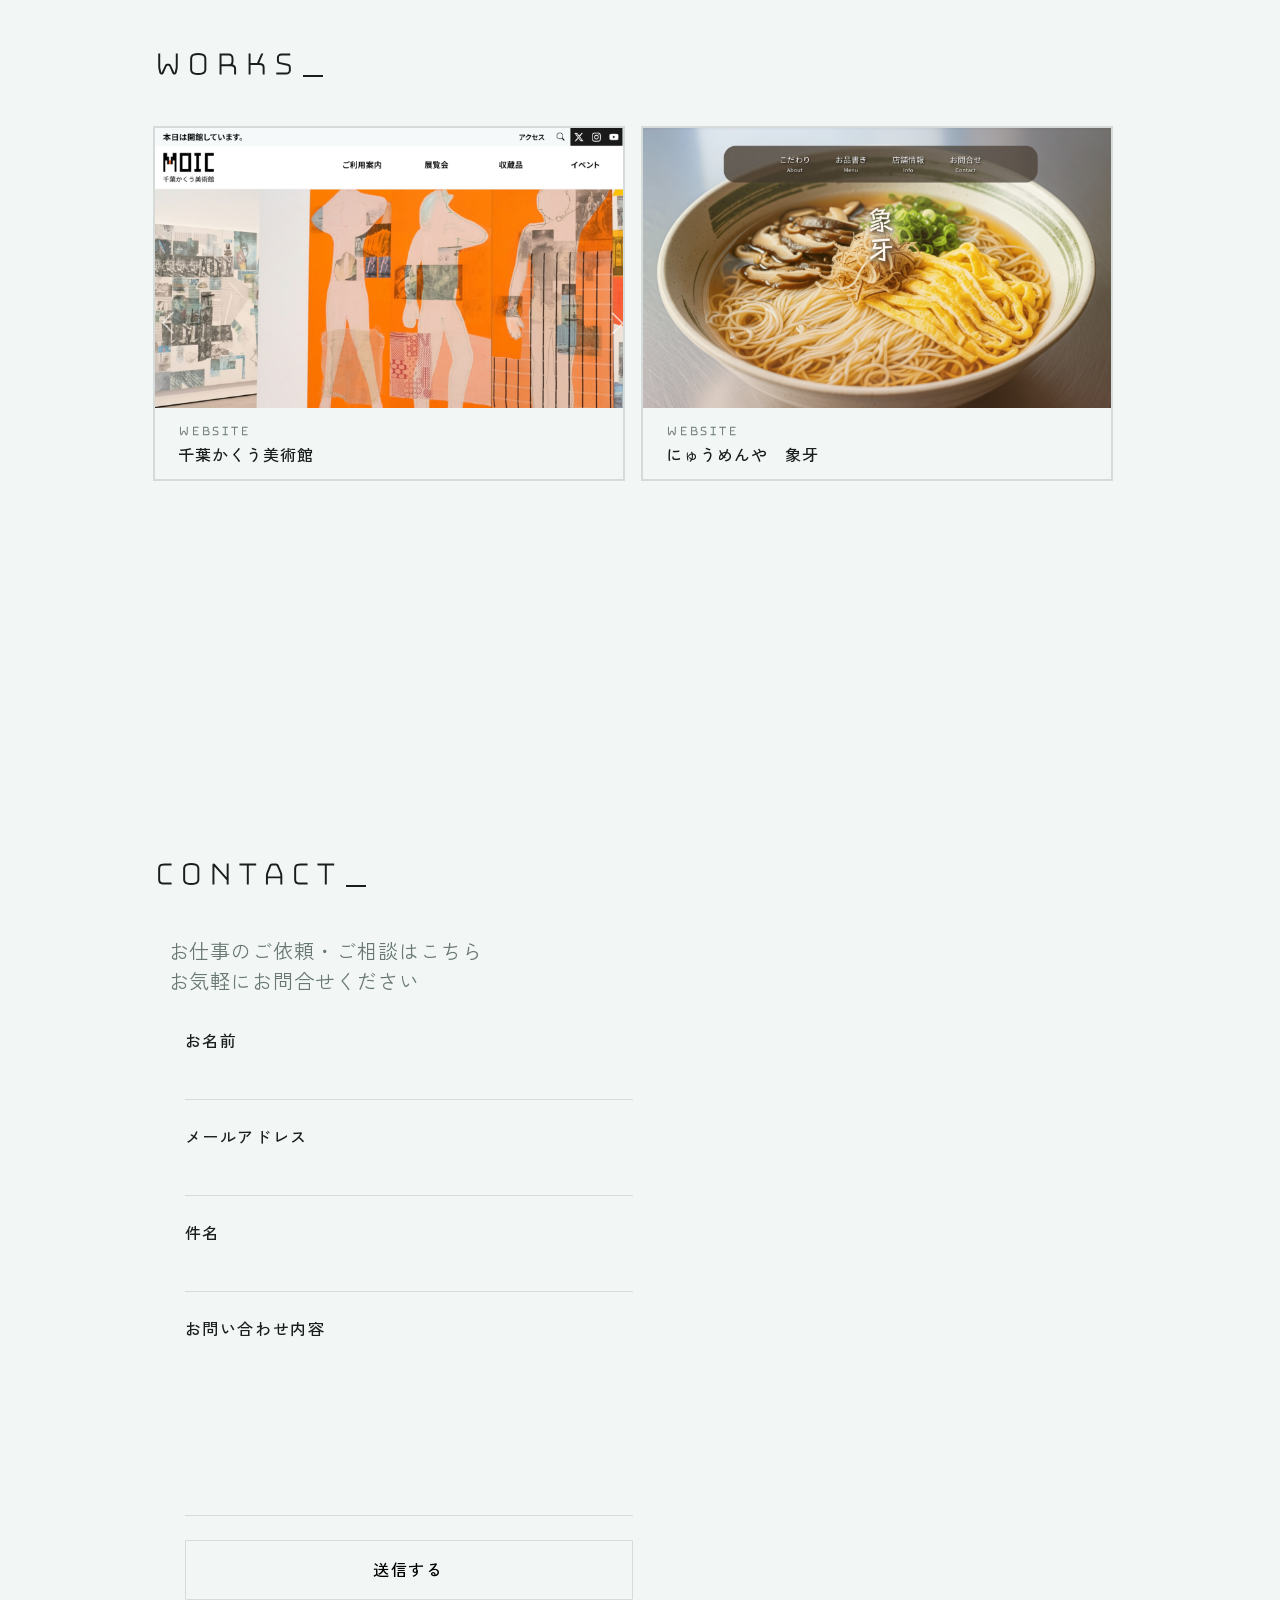
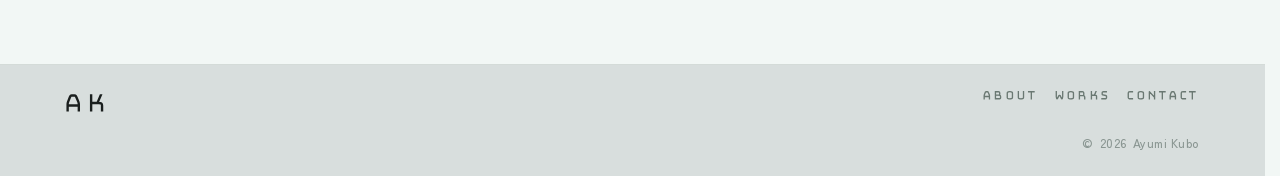
==== commit ce8c96a0: "re-up" ====
--- a/index.html
+++ b/index.html
@@ -86,14 +86,11 @@
               data-development="CSS変数でフォント・余白・色を管理、パーツは共通化してJavaScriptで読み込む構造にしました。"
               data-improvement="検索機能や開館情報の自動表示など、動的な機能の実装が今後の課題です。" data-link="https://aykweb.github.io/moic/"
               type="button">
-              <div>
-                <img class="work__thumb" src="images/p_MOIC.png" alt="千葉かくう美術館のウェブサイトのスクリーンショット" width="720"
-                  height="540">
-
-                <div class="work__info">
-                  <span class="work__cat">Website</span>
-                  <h3 class="work__title" id="title-moic">千葉かくう美術館</h3>
-                </div>
+              <img class="work__thumb" src="images/p_MOIC.png" alt="千葉かくう美術館のウェブサイトのスクリーンショット" width="720" height="540">
+
+              <div class="work__info">
+                <span class="work__cat">Website</span>
+                <h3 class="work__title" id="title-moic">千葉かくう美術館</h3>
               </div>
             </button>
           </li>
@@ -207,7 +204,7 @@
           <li><a href="#contact">Contact</a></li>
         </ul>
       </nav>
-      <small>&copy;<span id="copyright">2025</span>Ayumi Kubo</small>
+      <small>&copy;<span id="copyright"></span>Ayumi Kubo</small>
     </div>
   </footer>
 </body>
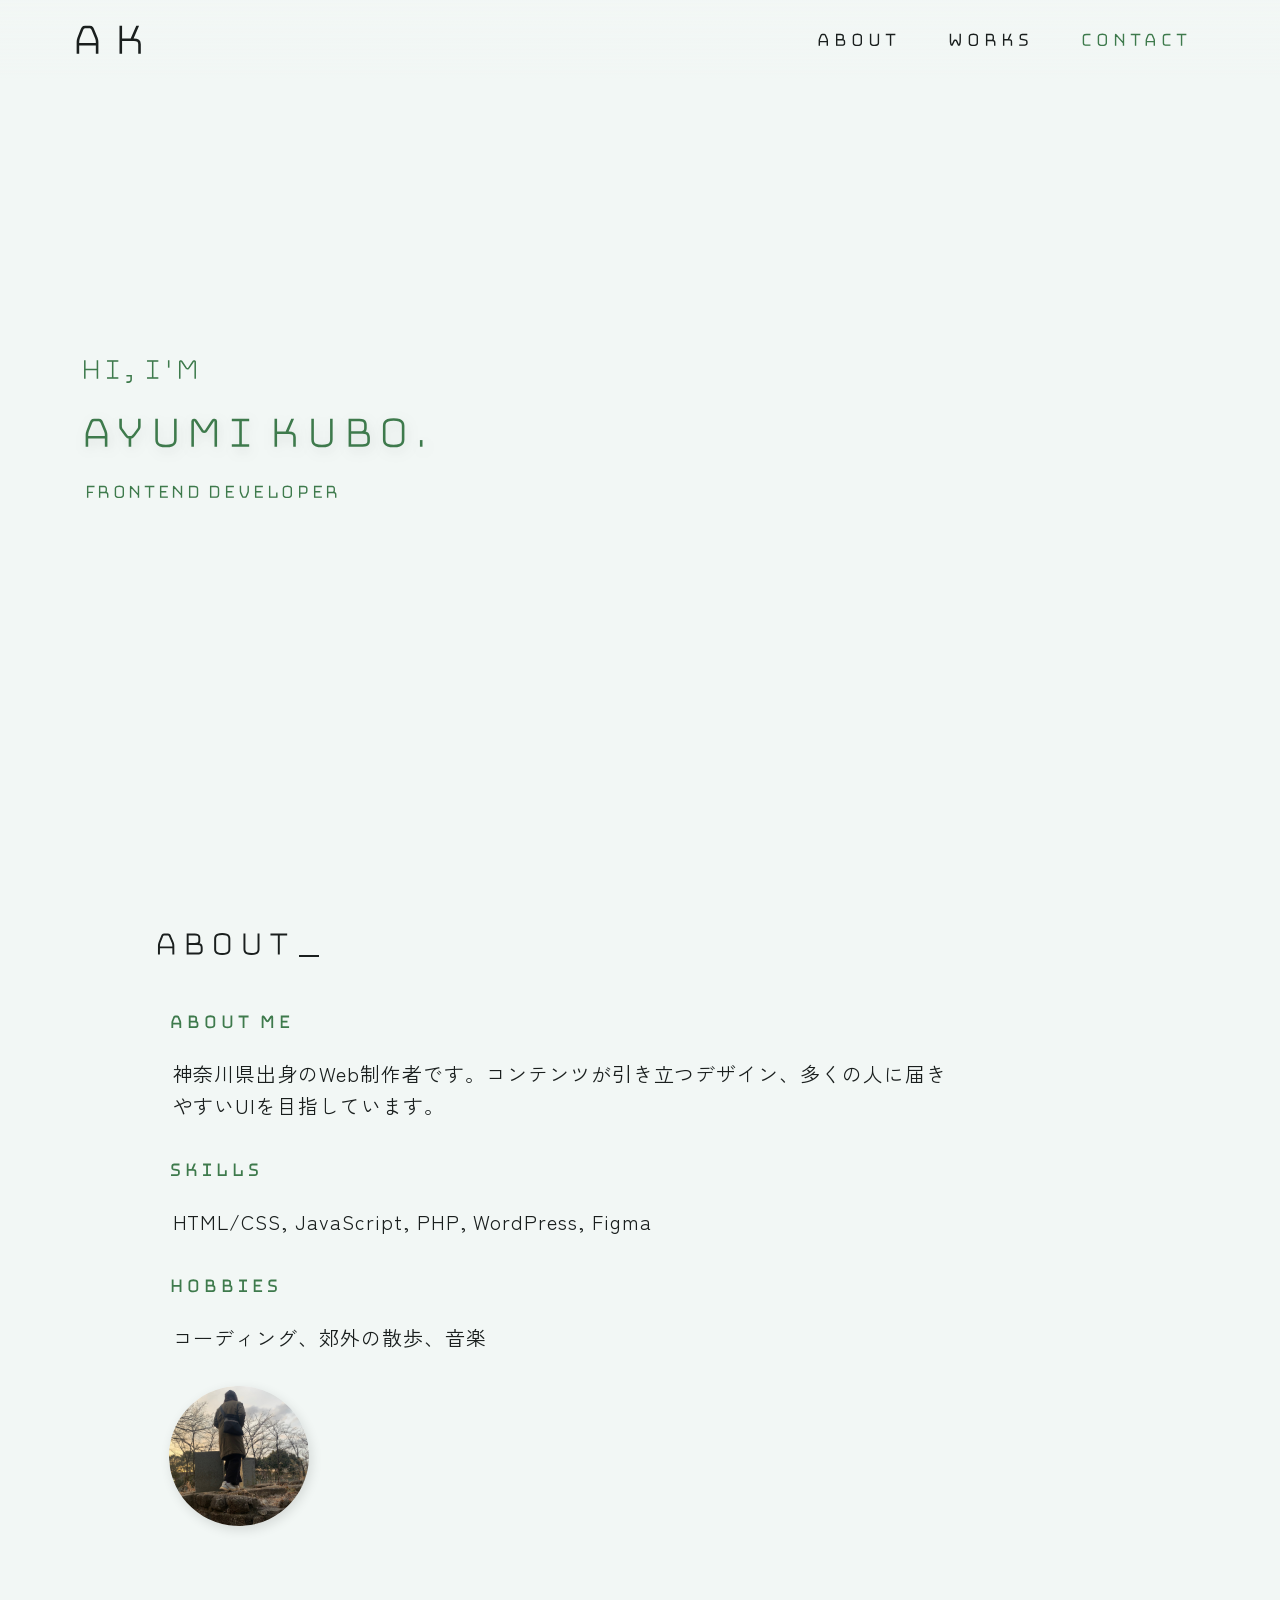
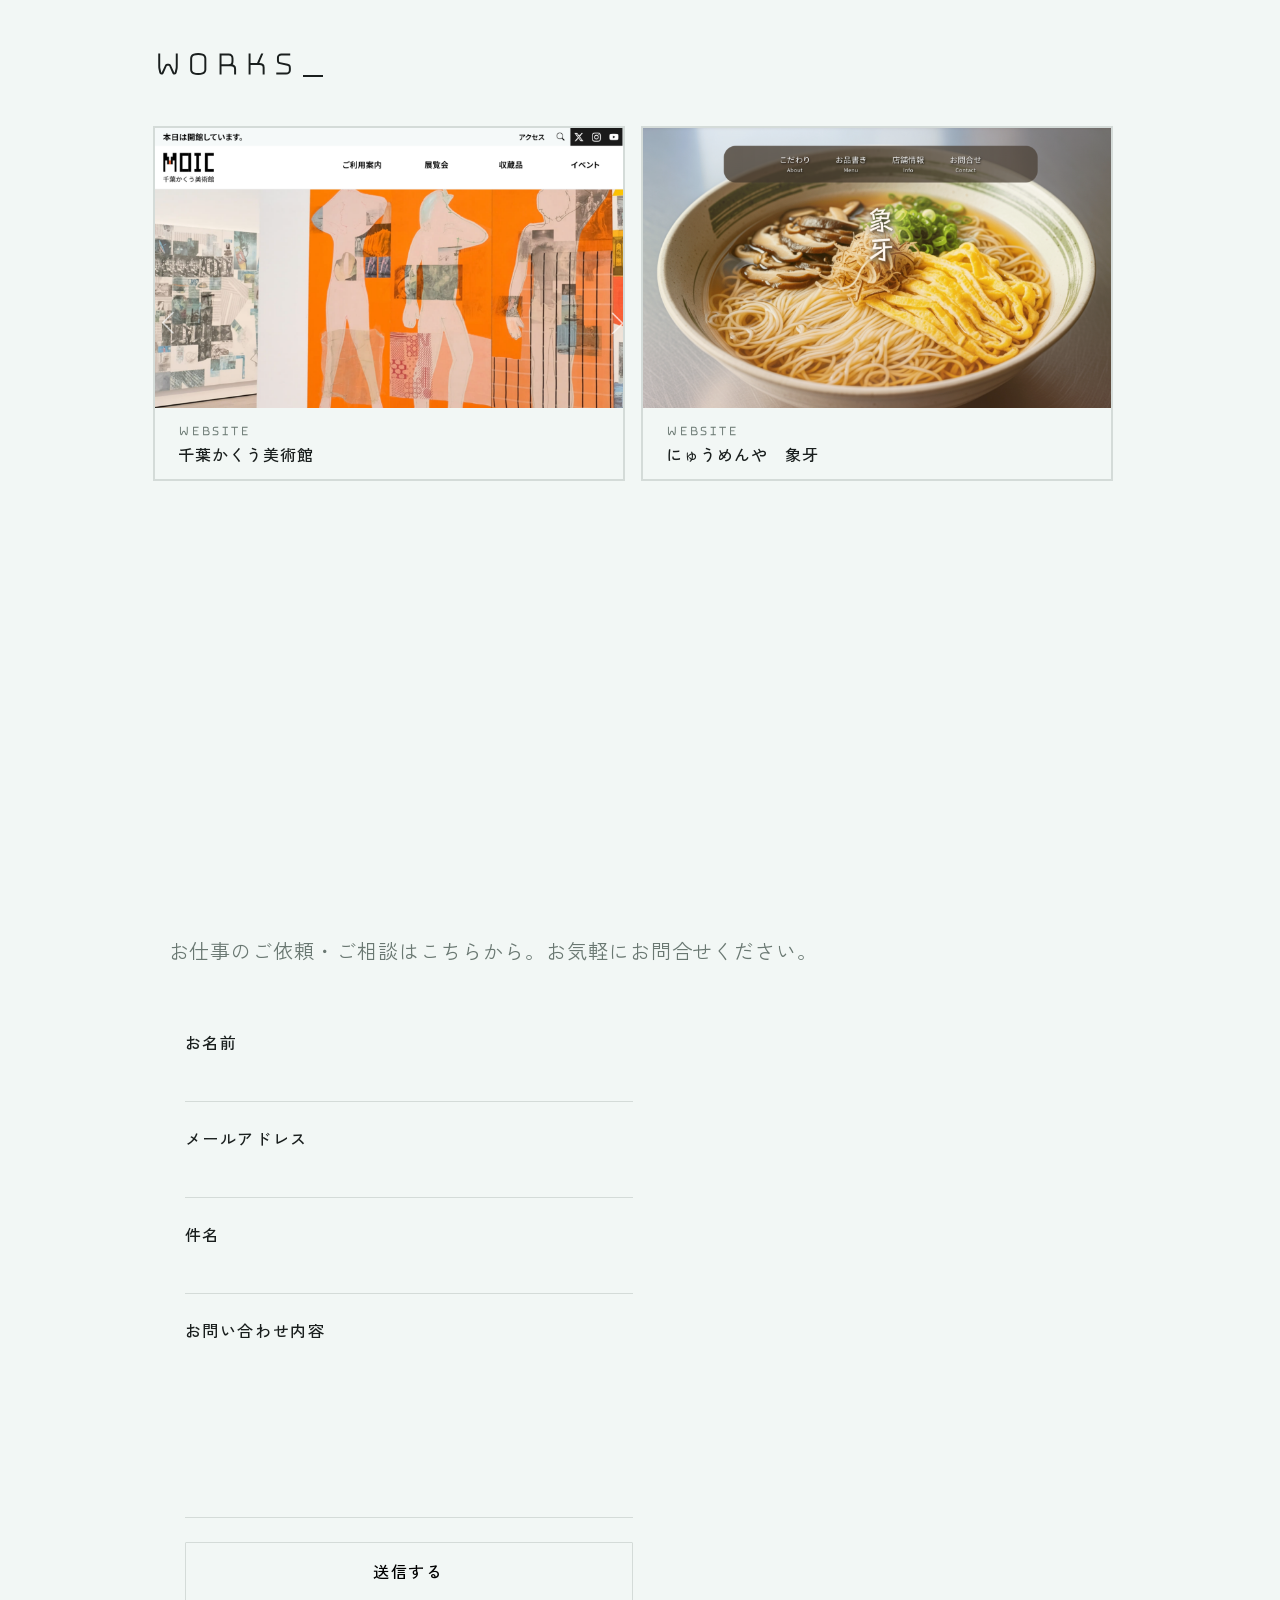
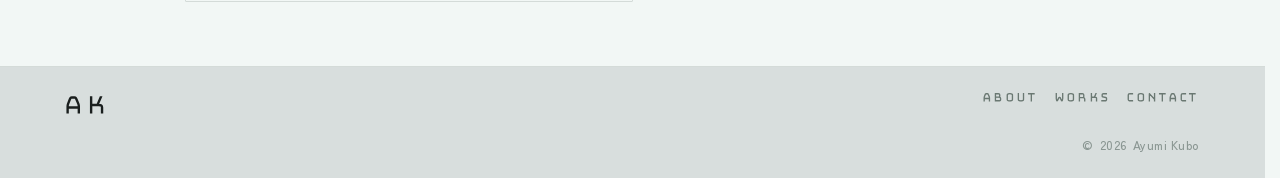
==== commit 96e4ea7c: "fix 余白とコンテンツ修正" ====
--- a/index.html
+++ b/index.html
@@ -63,10 +63,9 @@
         <div class="about__inner">
           <dl>
             <dt>About Me</dt>
-            <dd>神奈川県出身、フロントエンド志望のWeb制作者です。<br>
-              コンテンツが引き立つデザイン、多くの人に届きやすいUIを目指しています。</dd>
+            <dd>神奈川県出身のWeb制作者です。コンテンツが引き立つデザイン、<br>多くの人に届きやすいUIを目指しています。</dd>
             <dt>Skills</dt>
-            <dd>HTML, CSS, JavaScript, Figma</dd>
+            <dd>HTML/CSS, JavaScript, PHP, WordPress, Figma</dd>
             <dt>Hobbies</dt>
             <dd>コーディング、郊外の散歩、音楽</dd>
           </dl>
@@ -122,7 +121,7 @@
       <div class="container-md">
         <h2>Contact</h2>
         <div class="contact__inner">
-          <p>お仕事のご依頼・ご相談はこちら<br>お気軽にお問合せください</p>
+          <p>お仕事のご依頼・ご相談はこちらから。お気軽にお問合せください。</p>
           <form class="contact__form" action="https://ssgform.com/s/pCxPPgLff5xU" method="POST">
             <input type="hidden" name="_after" value="https://aykweb.github.io/portfolio/">
             <div class="contact__field">
--- a/css/style.css
+++ b/css/style.css
@@ -70,12 +70,12 @@
     --fs-xl: 2rem;
   }
 
+  --txt-shadow: 2px 4px 12px rgb(0 0 0 / 0.6);
+
   /* 字間 */
   --ls-tight: 0.04em;
   --ls-base: 0.06em;
   --ls-wide: 0.1em;
-
-  /* brand font logo */
   --ls-logo: 0.14em;
 
   /* 背景 */
@@ -159,13 +159,13 @@
 .btn,
 .hero,
 .global-nav,
-.about__inner dt,
 .footer-nav {
   -webkit-text-stroke-width: var(--w-stroke-300);
 }
 
 /* BOLD */
 h2,
+.about__inner dt,
 .menu-list {
   -webkit-text-stroke-width: var(--w-stroke-600);
 }
@@ -528,6 +528,7 @@
 
 .hero .name {
   font-size: clamp(2rem, 9.5vw, 3rem);
+  text-shadow:var(--txt-shadow);
 }
 
 .hero p {
@@ -554,7 +555,7 @@
 }
 
 .about__inner dt {
-  color: var(--c-text-sub);
+  color: var(--c-accent);
   font-size: var(--fs-md);
   letter-spacing: var(--ls-wide);
 }
@@ -562,19 +563,24 @@
 .about__inner dd {
   font-size: var(--fs-md);
   line-height: 1.6;
-  margin-top: var(--space-sm);
-  margin-left: 0.25rem;
+  margin-top: 1em;
+  margin-inline: 0.25rem;
 }
 
 .about__inner dd+dt {
-  margin-top: var(--space-lg);
+  margin-top: var(--space-xl);
+}
+
+.about__inner br {
+  display: none;
+
+  @media (max-width: 768px) {
+    display: inline;
+  }
 }
 
 .about__photo {
   display: block;
-  position: absolute;
-  top: 0;
-  right: 0;
   width: 140px;
   height: 140px;
   object-fit: cover;
@@ -584,14 +590,7 @@
   box-shadow: 2px 4px 12px rgb(0 0 0 / 0.12);
   opacity: 0;
   transition: opacity 0.5s;
-
-  @media (max-width: 768px) {
-    position: static;
-    transform: none;
-    margin-top: 4rem;
-    box-shadow: none;
-    margin-inline: auto;
-  }
+  margin-top: var(--space-xl);
 }
 
 .about__photo.is-visible {
@@ -944,7 +943,6 @@
   color: var(--c-text-sub);
   font-size: var(--fs-md);
   line-height: 1.5;
-  margin-bottom: var(--space-xl);
 }
 
 .contact__form {
@@ -953,6 +951,7 @@
   gap: var(--space-lg);
   padding-inline: 1rem;
   max-width: 480px;
+  margin-top: var(--space-2xl);
 }
 
 .contact__field {
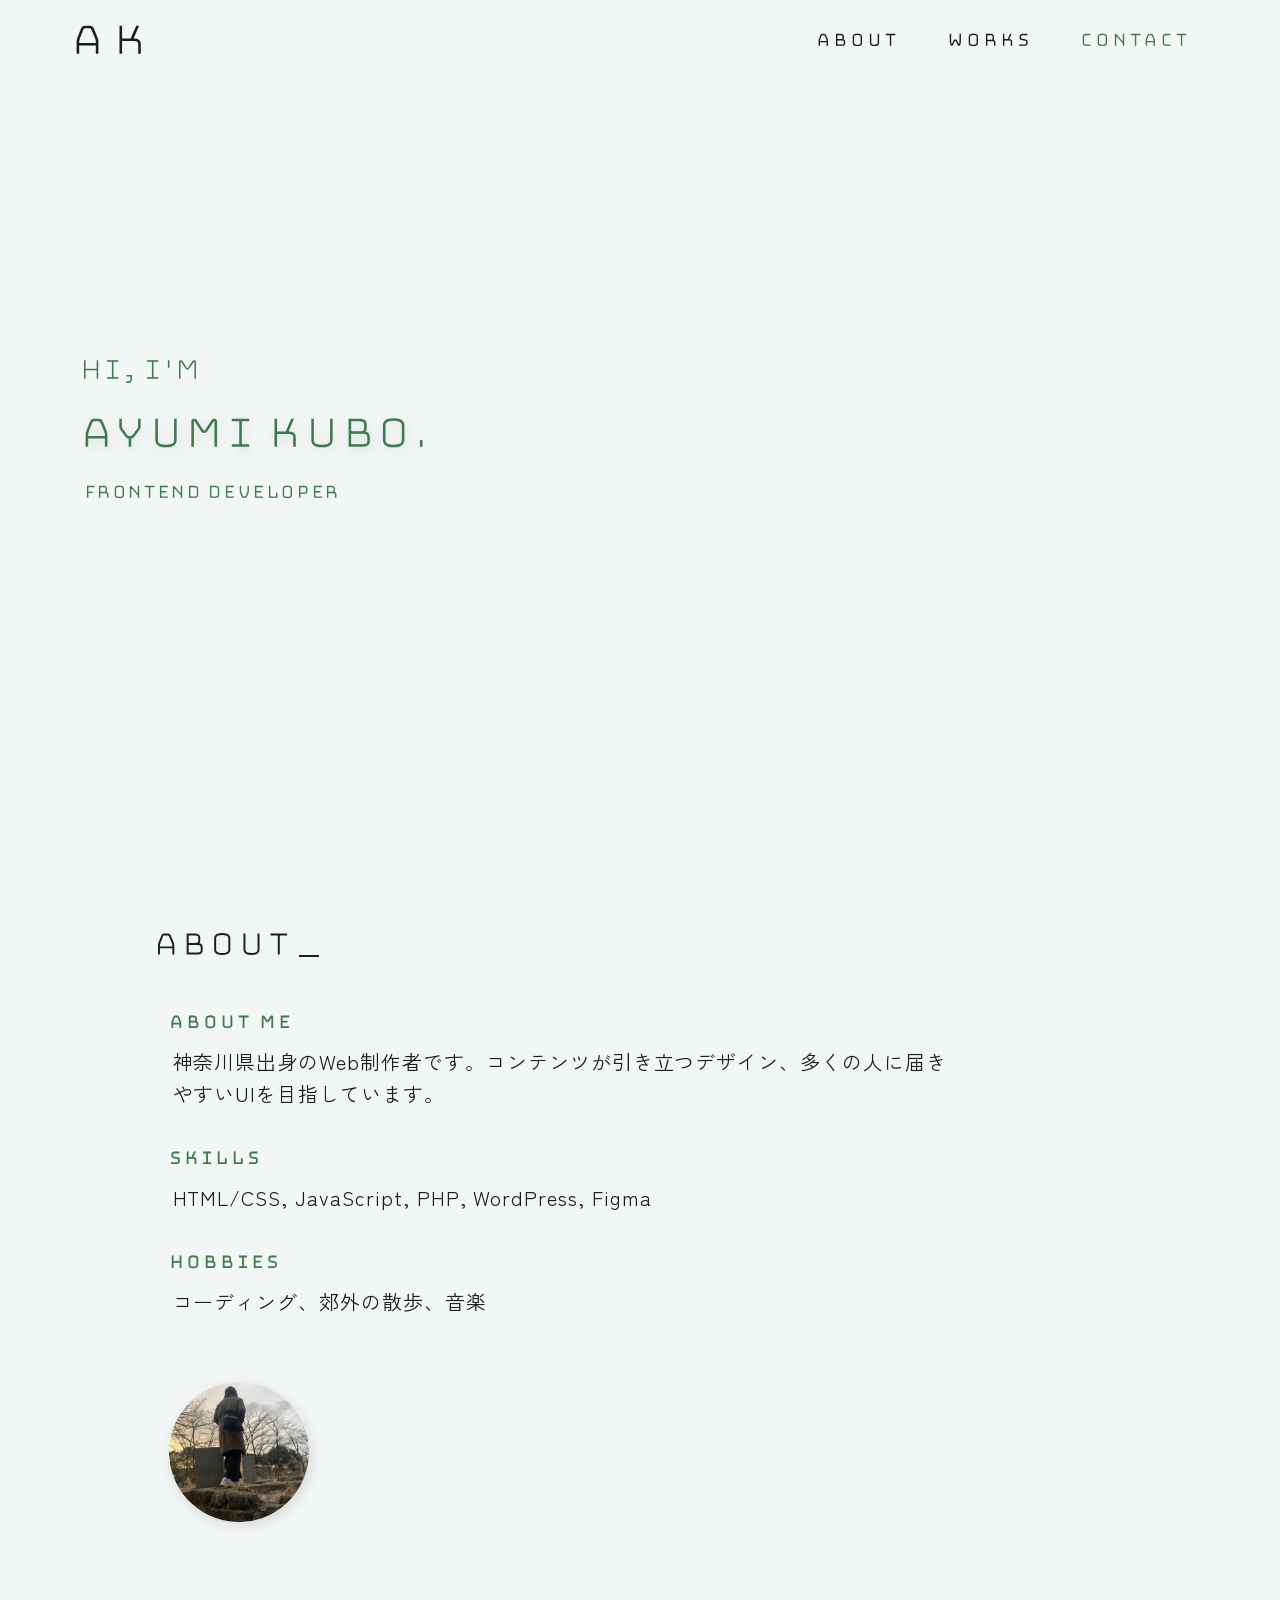
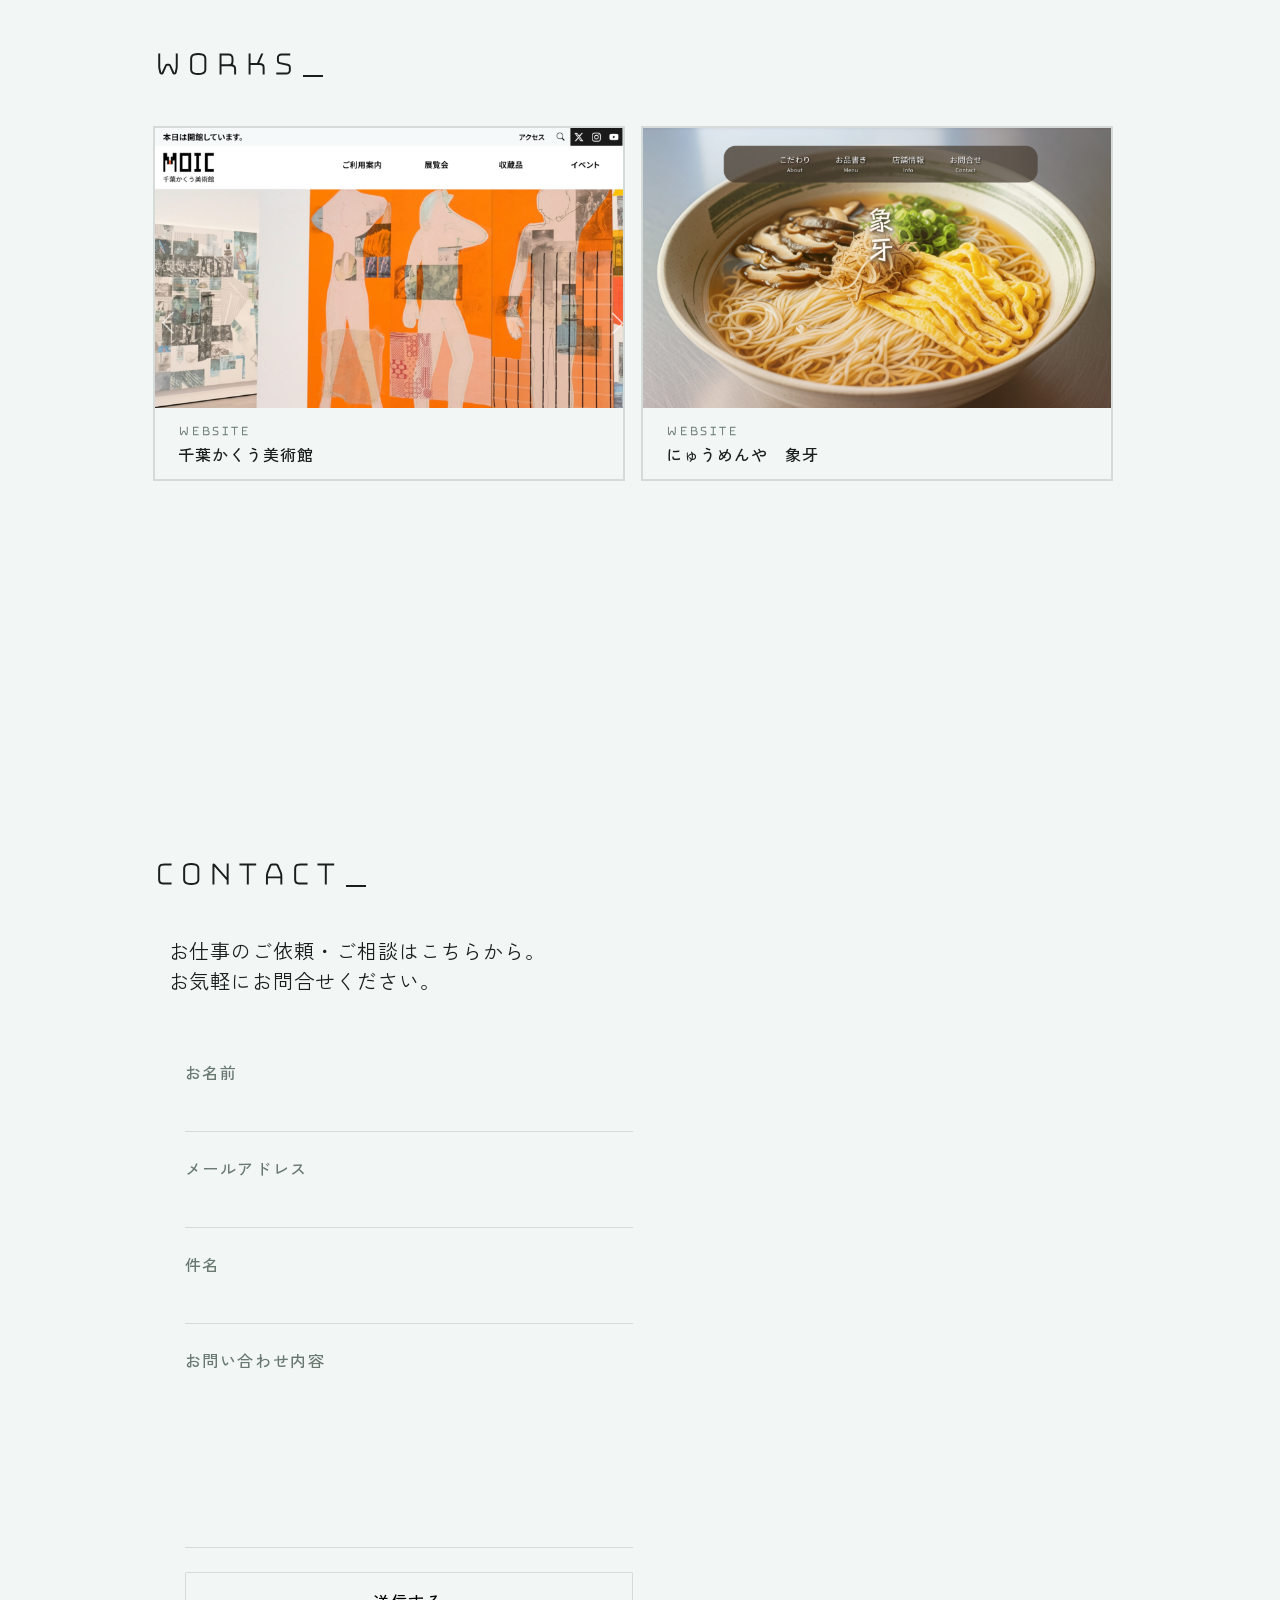
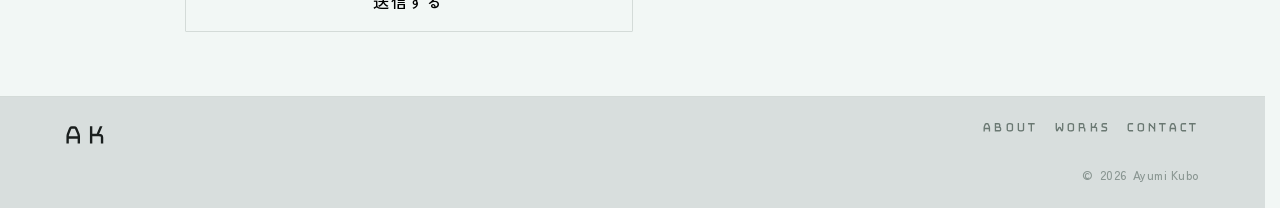
==== commit 68e2a02c: "fix 文字サイズ, 余白の調整" ====
--- a/index.html
+++ b/index.html
@@ -121,7 +121,7 @@
       <div class="container-md">
         <h2>Contact</h2>
         <div class="contact__inner">
-          <p>お仕事のご依頼・ご相談はこちらから。お気軽にお問合せください。</p>
+          <p>お仕事のご依頼・ご相談はこちらから。<br>お気軽にお問合せください。</p>
           <form class="contact__form" action="https://ssgform.com/s/pCxPPgLff5xU" method="POST">
             <input type="hidden" name="_after" value="https://aykweb.github.io/portfolio/">
             <div class="contact__field">
--- a/css/style.css
+++ b/css/style.css
@@ -145,6 +145,7 @@
 .global-nav,
 .menu-list,
 .hero,
+.modal__tag,
 .work__cat,
 .footer-logo,
 .footer-nav {
@@ -563,7 +564,7 @@
 .about__inner dd {
   font-size: var(--fs-md);
   line-height: 1.6;
-  margin-top: 1em;
+  margin-top: var(--space-sm);
   margin-inline: 0.25rem;
 }
 
@@ -590,7 +591,7 @@
   box-shadow: 2px 4px 12px rgb(0 0 0 / 0.12);
   opacity: 0;
   transition: opacity 0.5s;
-  margin-top: var(--space-xl);
+  margin-top: var(--space-2xl);
 }
 
 .about__photo.is-visible {
@@ -825,7 +826,7 @@
 
 .modal__tag {
   cursor: default;
-  font-size: 0.7rem;
+  font-size: 0.75rem;
   letter-spacing: 0.08em;
   color: var(--c-text-sub);
   padding: 0.25rem 0.375rem;
@@ -940,7 +941,6 @@
 }
 
 .contact__inner>p {
-  color: var(--c-text-sub);
   font-size: var(--fs-md);
   line-height: 1.5;
 }
@@ -957,6 +957,7 @@
 .contact__field {
   display: flex;
   flex-direction: column;
+  color: var(--c-text-sub);
   gap: var(--space-xs);
 }
 
@@ -1058,12 +1059,13 @@
   letter-spacing: var(--ls-wide);
   padding-inline: .25rem;
   white-space: nowrap;
-  transition: opacity var(--t);
+  transition: opacity var(--t), color var(--t);
 }
 
 @media (hover: hover) {
   .footer-nav li a:hover {
     opacity: 0.45;
+    color: var(--c-accent);
   }
 }
 
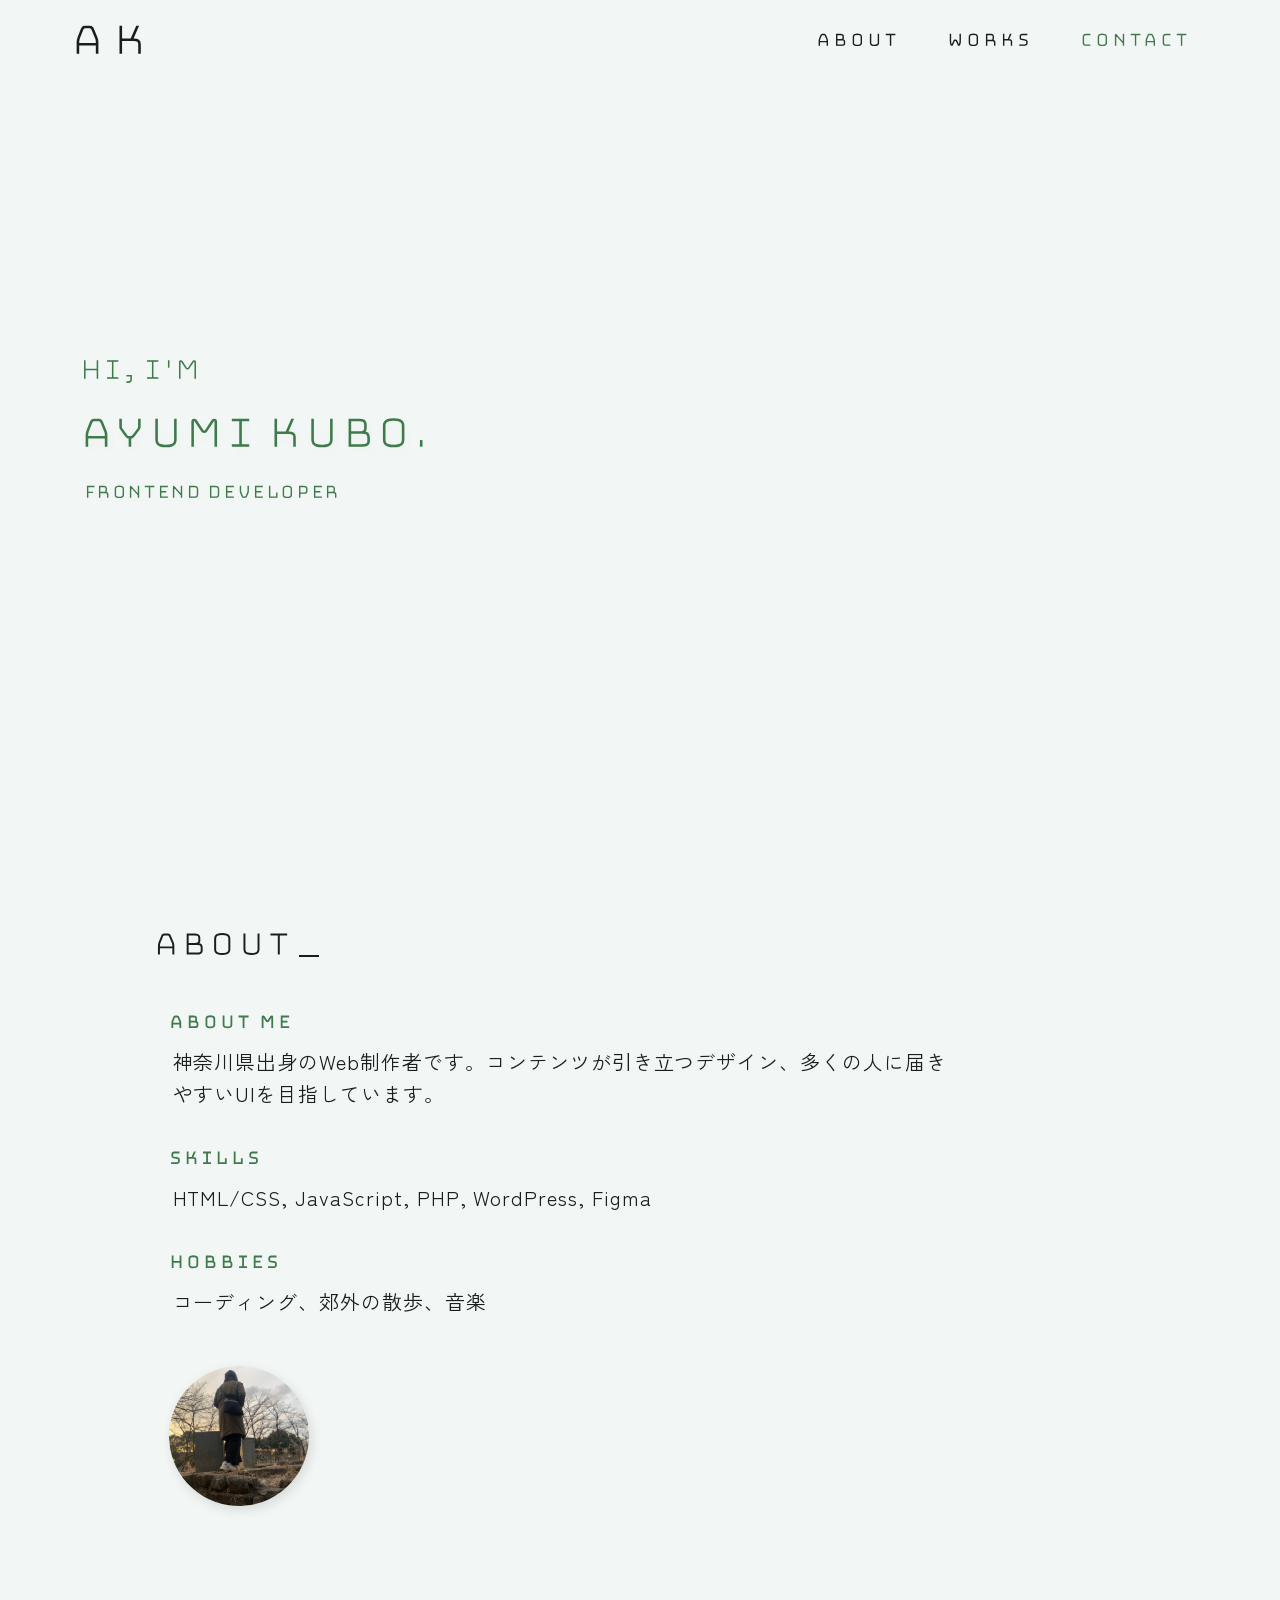
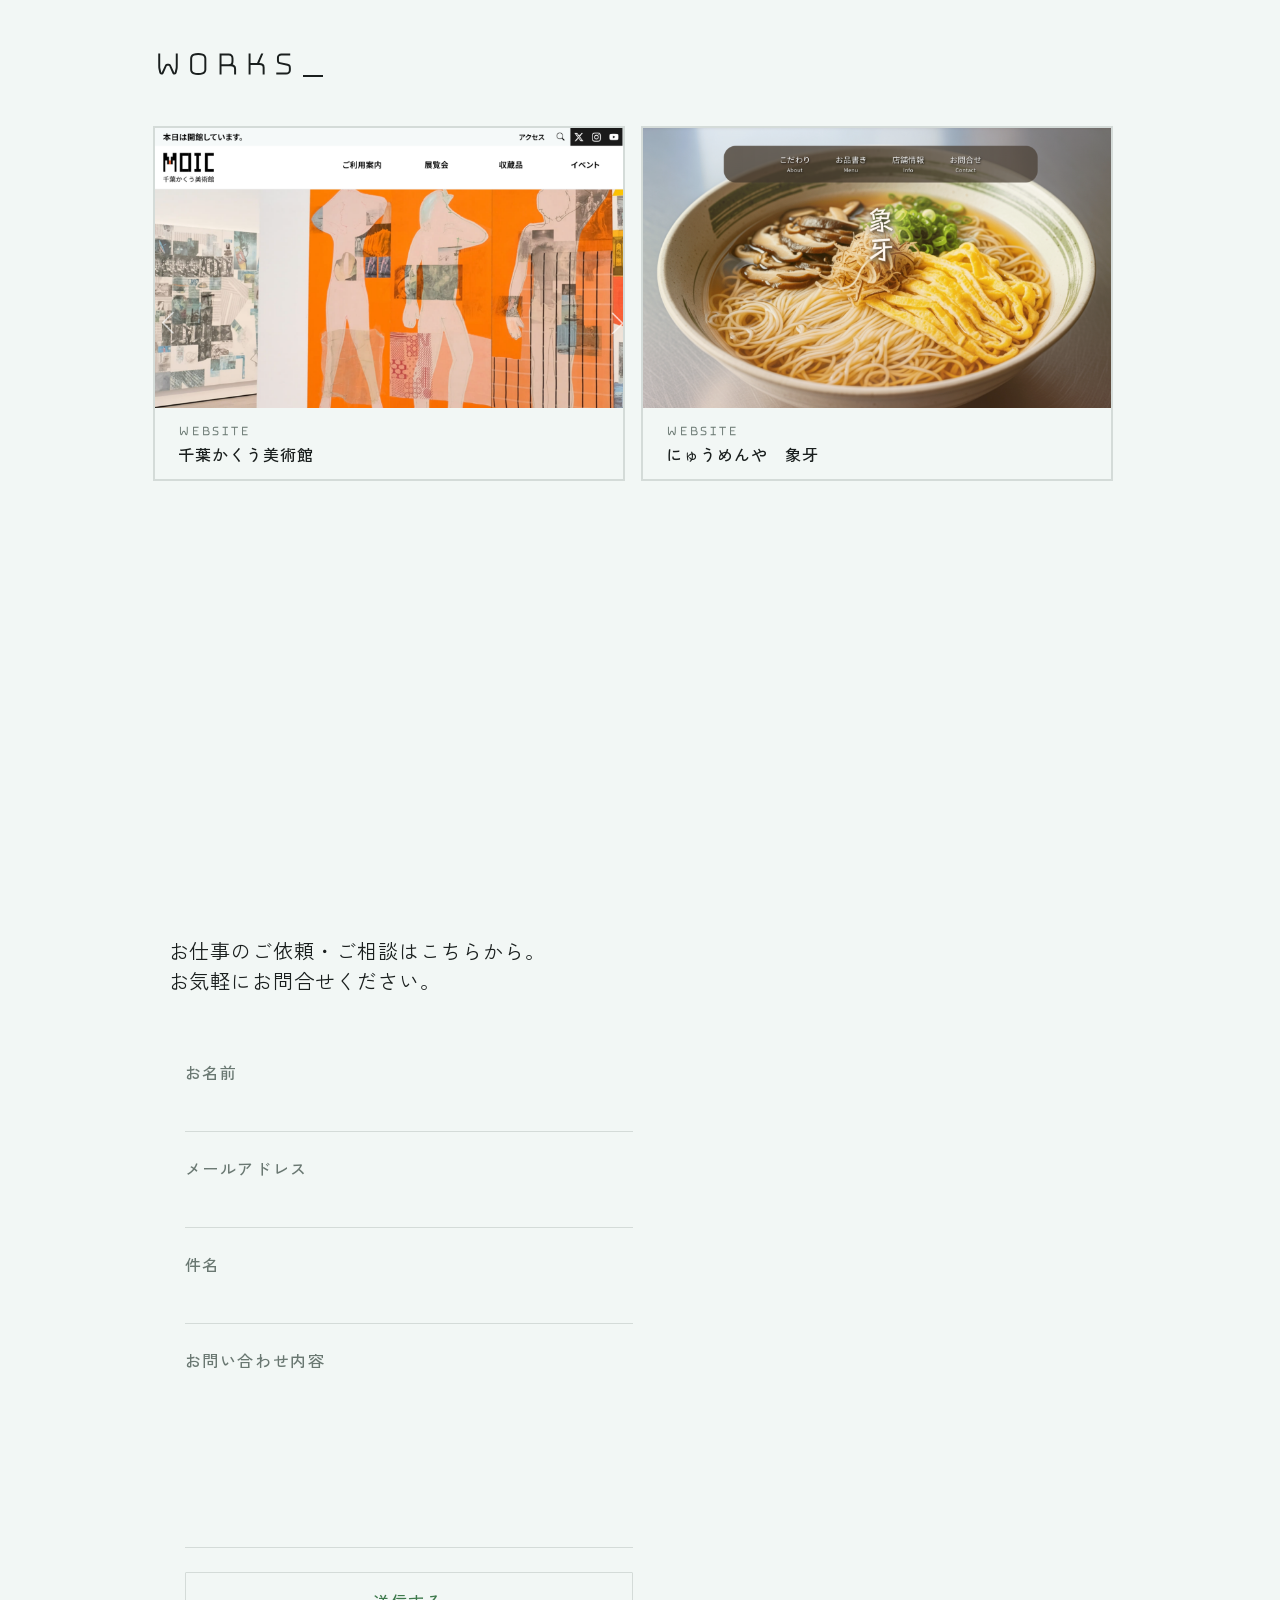
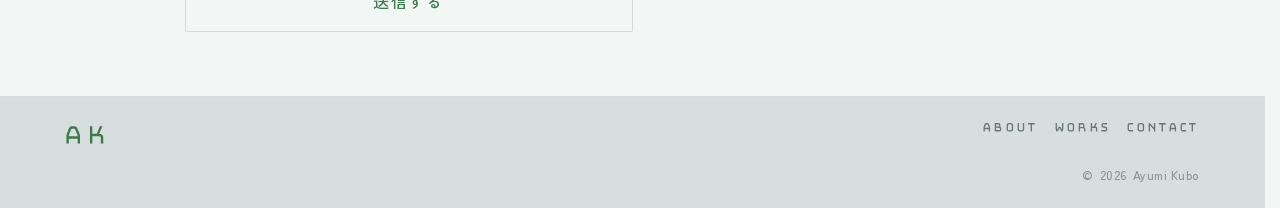
==== commit 273a90ae: "fix: アクセシビリティ対応, スタイル調整 - navにaria-labelを追加 - text-shadowの不透明度を調整（Safari対応）" ====
--- a/index.html
+++ b/index.html
@@ -24,7 +24,7 @@
       <div class="site-logo">
         <a href="#">AK</a>
       </div>
-      <nav>
+      <nav aria-label="メインナビゲーション">
         <ul class="global-nav">
           <li><a href="#about">About</a></li>
           <li><a href="#works">Works</a></li>
--- a/css/style.css
+++ b/css/style.css
@@ -70,7 +70,7 @@
     --fs-xl: 2rem;
   }
 
-  --txt-shadow: 2px 4px 12px rgb(0 0 0 / 0.6);
+  --txt-shadow: 2px 4px 12px rgb(0 0 0 / 0.2);
 
   /* 字間 */
   --ls-tight: 0.04em;
@@ -529,7 +529,7 @@
 
 .hero .name {
   font-size: clamp(2rem, 9.5vw, 3rem);
-  text-shadow:var(--txt-shadow);
+  text-shadow: var(--txt-shadow);
 }
 
 .hero p {
@@ -590,12 +590,18 @@
   transform: rotate(-3deg);
   box-shadow: 2px 4px 12px rgb(0 0 0 / 0.12);
   opacity: 0;
-  transition: opacity 0.5s;
-  margin-top: var(--space-2xl);
+  margin-top: 3rem;
+  transition: opacity 0.5s, transform 0.5s;
 }
 
 .about__photo.is-visible {
   opacity: 1;
+}
+
+@media(hover:hover){
+  .about__photo.about__photo.is-visible:hover{
+    transform: skew(5deg, 5deg);
+  }
 }
 
 /* --------------- works --------------- */
@@ -995,22 +1001,18 @@
 .contact__form .submit {
   cursor: pointer;
   border: 1px var(--c-sep) solid;
+  border-radius: 1px;
   padding: 1em 0;
   font-size: var(--fs-base);
   letter-spacing: var(--ls-wide);
   font-weight: 500;
-  border-radius: 1px;
+  color: var(--c-accent);
   transition: border-color var(--t), color var(--t);
-
-  @media (max-width: 768px) {
-    color: var(--c-accent);
-  }
 }
 
 @media (hover: hover) {
   .contact__form .submit:hover {
     border-color: var(--c-accent);
-    color: var(--c-accent);
   }
 }
 
@@ -1040,6 +1042,7 @@
   font-size: var(--fs-lg);
   letter-spacing: var(--ls-logo);
   line-height: 1;
+  color: var(--c-accent);
 }
 
 .footer-nav {
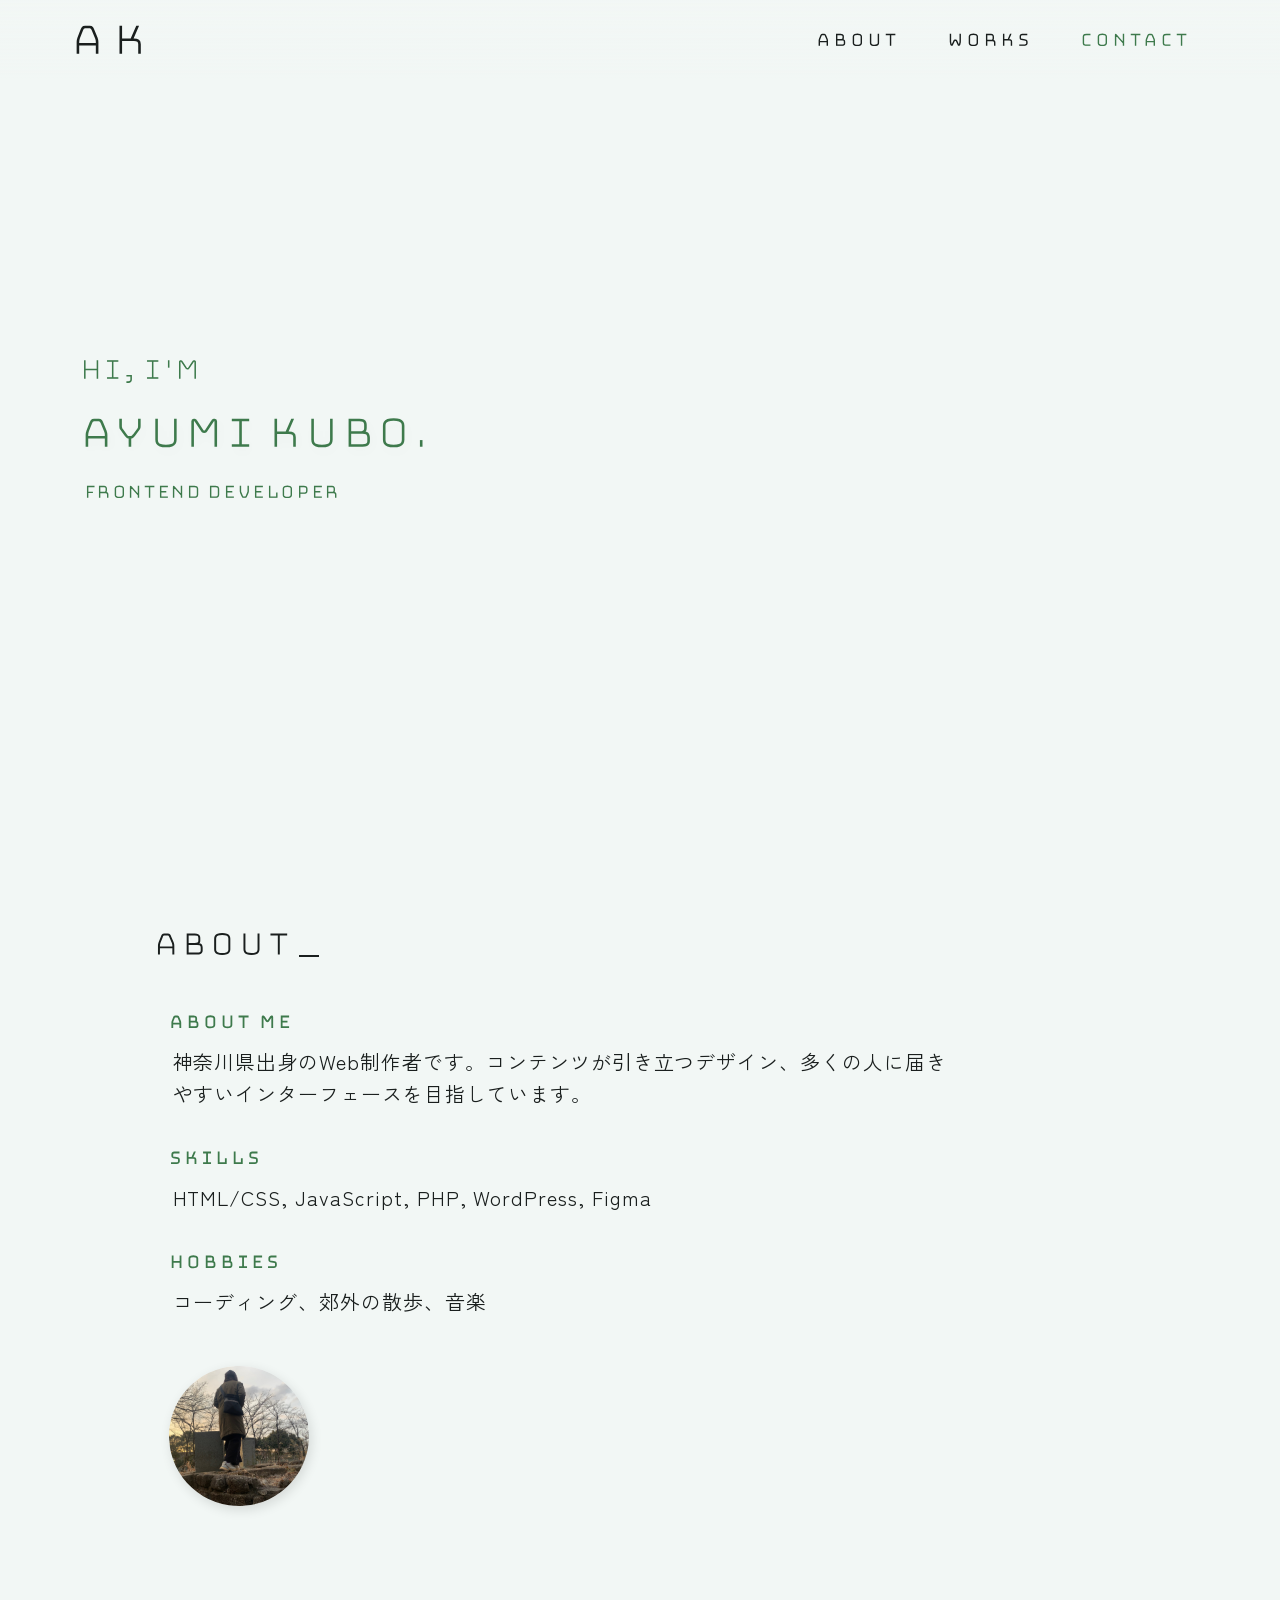
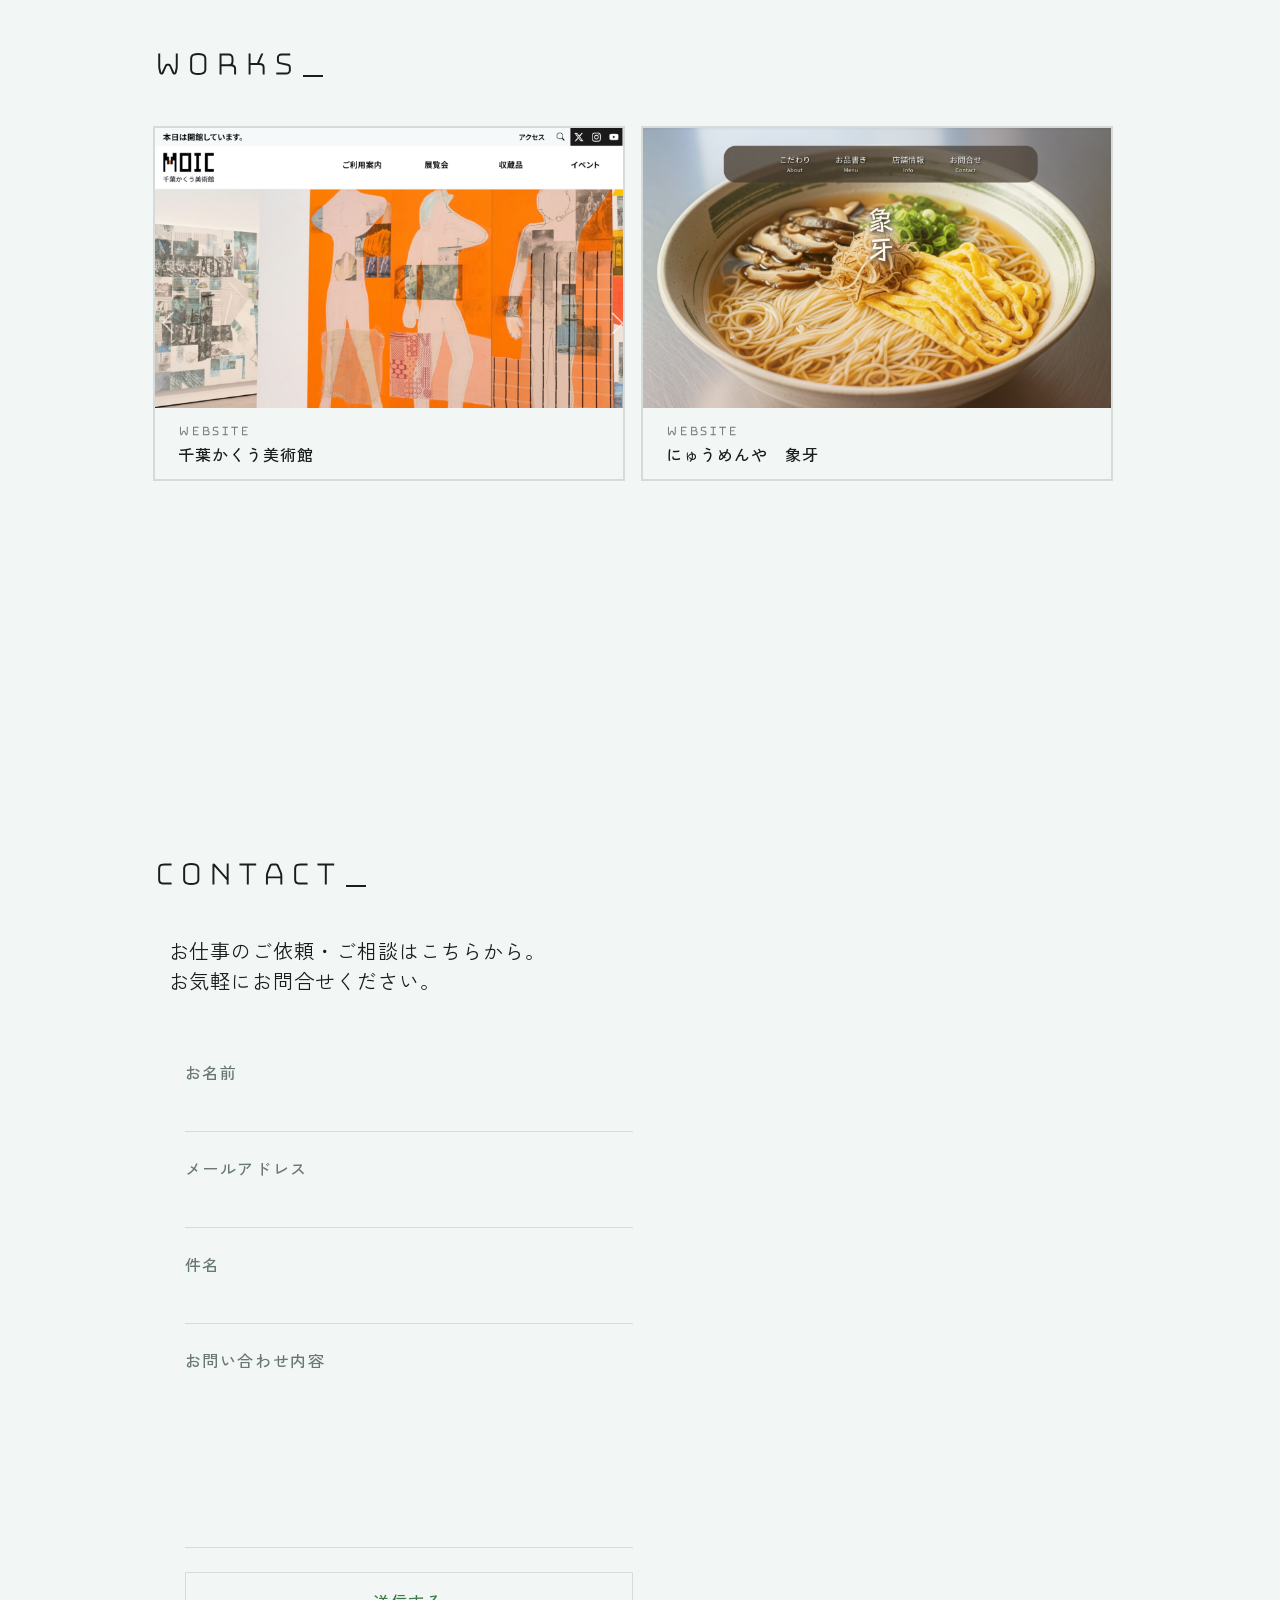
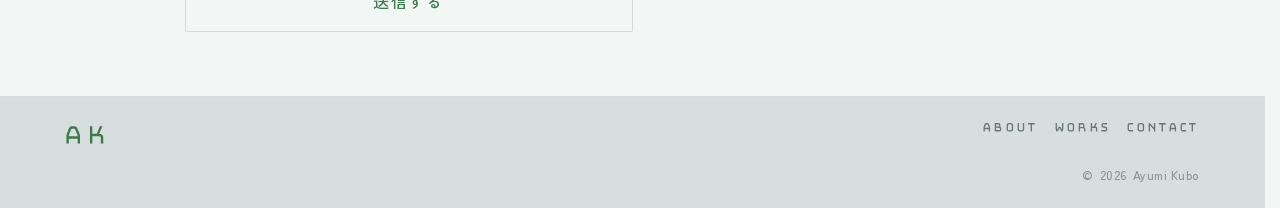
==== commit 0e56ddfd: "fix: コンテンツ修正 about文言修正" ====
--- a/index.html
+++ b/index.html
@@ -63,7 +63,7 @@
         <div class="about__inner">
           <dl>
             <dt>About Me</dt>
-            <dd>神奈川県出身のWeb制作者です。コンテンツが引き立つデザイン、<br>多くの人に届きやすいUIを目指しています。</dd>
+            <dd>神奈川県出身のWeb制作者です。コンテンツが引き立つデザイン、<br>多くの人に届きやすいインターフェースを目指しています。</dd>
             <dt>Skills</dt>
             <dd>HTML/CSS, JavaScript, PHP, WordPress, Figma</dd>
             <dt>Hobbies</dt>
